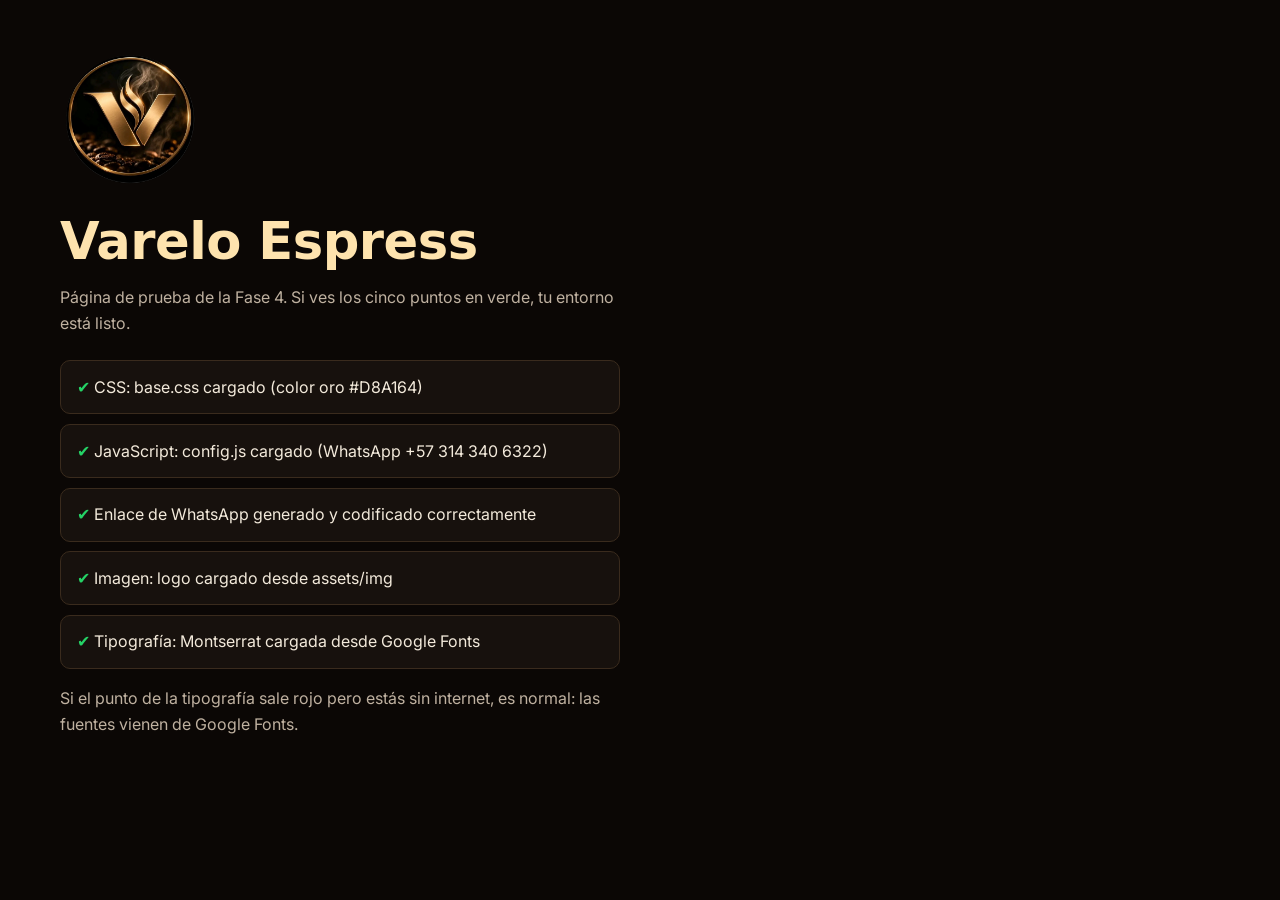
==== index.html @ 9e55a801 "Fase 4: Estructura base del proyecto" ====
<!DOCTYPE html>
<html lang="es">
<head>
  <meta charset="utf-8">
  <meta name="viewport" content="width=device-width, initial-scale=1">
  <title>Varelo Espress · Prueba del entorno</title>

  <!-- Google Fonts: Montserrat (títulos) + Inter (texto) -->
  <link rel="preconnect" href="https://fonts.googleapis.com">
  <link rel="preconnect" href="https://fonts.gstatic.com" crossorigin>
  <link href="https://fonts.googleapis.com/css2?family=Inter:wght@400;500;600;700&family=Montserrat:wght@600;700;800&display=swap" rel="stylesheet">

  <link rel="stylesheet" href="assets/css/base.css">
  <style>
    /* Estilos SOLO de esta página de prueba (se borra en la Fase 5) */
    main{padding:3rem 0}
    img.logo{width:140px;margin-bottom:1.5rem}
    ul{list-style:none;margin-top:1.5rem;display:grid;gap:.6rem;max-width:560px}
    li{padding:.8rem 1rem;border:1px solid var(--borde);border-radius:var(--radio-sm);background:var(--superficie)}
    li.ok::before{content:"✔ ";color:var(--whatsapp)}
    li.fallo{border-color:#ff7a62}
    li.fallo::before{content:"✖ ";color:#ff7a62}
    p.nota{color:var(--texto-suave);margin-top:1rem;max-width:56ch}
  </style>
</head>
<body>
  <main class="wrap">
    <img class="logo" src="assets/img/logo-varelo.webp" alt="Logo de Varelo Espress" width="140" height="144">
    <h1>Varelo Espress</h1>
    <p class="nota">Página de prueba de la Fase 4. Si ves los cinco puntos en verde, tu entorno está listo.</p>
    <ul id="chequeo" aria-live="polite"></ul>
    <p class="nota">Si el punto de la tipografía sale rojo pero estás sin internet, es normal: las fuentes vienen de Google Fonts.</p>
  </main>

  <!-- Orden importante: primero la configuración -->
  <script src="assets/js/config.js"></script>
  <script>
    (function () {
      var lista = document.getElementById('chequeo');
      function agregar(ok, texto) {
        var li = document.createElement('li');
        li.className = ok ? 'ok' : 'fallo';
        li.textContent = texto;            // textContent: nunca insertamos HTML
        lista.appendChild(li);
      }
      // 1. CSS cargado: leemos una variable definida en base.css
      var css = getComputedStyle(document.documentElement).getPropertyValue('--oro').trim();
      agregar(css === '#D8A164', 'CSS: base.css cargado (color oro ' + (css || 'no encontrado') + ')');
      // 2. config.js cargado
      var cfg = window.VARELO_CONFIG;
      agregar(!!cfg, cfg ? 'JavaScript: config.js cargado (WhatsApp ' + cfg.whatsapp.numeroVisible + ')' : 'JavaScript: config.js NO se cargó');
      // 3. Enlace de WhatsApp correcto
      if (cfg) {
        var url = 'https://wa.me/' + cfg.whatsapp.numero + '?text=' + encodeURIComponent('Hola, estoy probando el sitio de ' + cfg.empresa.nombre + ' & quiero información.');
        agregar(url.indexOf('wa.me/573143406322') > -1, 'Enlace de WhatsApp generado y codificado correctamente');
      }
      // 4. Logo y tipografía (esperan a que termine de cargar)
      window.addEventListener('load', function () {
        var logo = document.querySelector('img.logo');
        agregar(logo.complete && logo.naturalWidth > 0, 'Imagen: logo cargado desde assets/img');
        // load() devuelve las fuentes realmente cargadas; lista vacía = no se pudo descargar
        var carga = document.fonts ? document.fonts.load('700 1rem Montserrat') : Promise.resolve([]);
        carga.then(function (fuentes) {
          agregar(fuentes.length > 0, 'Tipografía: Montserrat cargada desde Google Fonts');
        }).catch(function () {
          agregar(false, 'Tipografía: Montserrat no se pudo cargar');
        });
      });
    })();
  </script>
</body>
</html>
---- assets/css/base.css ----
/* =====================================================================
   base.css — Variables de diseño (colores y tipografías), reset y texto.
   Para cambiar colores o fuentes del sitio completo, edita :root.
   ===================================================================== */
:root{
  /* Colores extraídos del logo (Fase 3, aprobados) */
  --negro:#0B0705;
  --superficie:#17110D;
  --superficie-2:#211912;
  --borde:#3A2B1D;
  --cafe:#543517;
  --oro-profundo:#9C6C3C;   /* solo decoración, NO texto */
  --oro:#D8A164;
  --oro-claro:#FED294;
  --crema:#FEE3AE;
  --texto:#F3EADB;
  --texto-suave:#BFB1A0;
  --whatsapp:#25D366;
  --gradiente-oro:linear-gradient(135deg,#B8844A 0%,#D8A164 45%,#FED294 100%);

  /* Tipografías: DM sans (títulos) + Inter (texto) */
  --fuente-titulo:'DM sans',system-ui,-apple-system,'Segoe UI',sans-serif;
  --fuente-texto:'Inter',system-ui,-apple-system,'Segoe UI',sans-serif;

  --radio:14px;
  --radio-sm:10px;
  --max:1160px;
}

*,*::before,*::after{box-sizing:border-box;margin:0;padding:0}
html{scroll-behavior:smooth}
body{
  background:var(--negro);color:var(--texto);
  font-family:var(--fuente-texto);font-size:1rem;line-height:1.65;
  -webkit-font-smoothing:antialiased;overflow-x:hidden;
}
img{max-width:100%;height:auto;display:block}
a{color:inherit;text-decoration:none}

/* DM sans es más ancha que una serifa: tamaños y espaciado ajustados */
h1,h2,h3{font-family:var(--fuente-titulo);font-weight:600;line-height:1;color:var(--crema);letter-spacing:-.01em}
h1{font-size:clamp(1.9rem,4.6vw,3.2rem)}
h2{font-size:clamp(1.5rem,3.2vw,2.3rem)}
h3{font-size:1.15rem}

:focus-visible{outline:3px solid var(--oro-claro);outline-offset:3px;border-radius:6px}
.wrap{width:min(100% - 2rem,var(--max));margin-inline:auto}

@media (prefers-reduced-motion:reduce){
  *{animation:none!important;transition:none!important;scroll-behavior:auto!important}
}
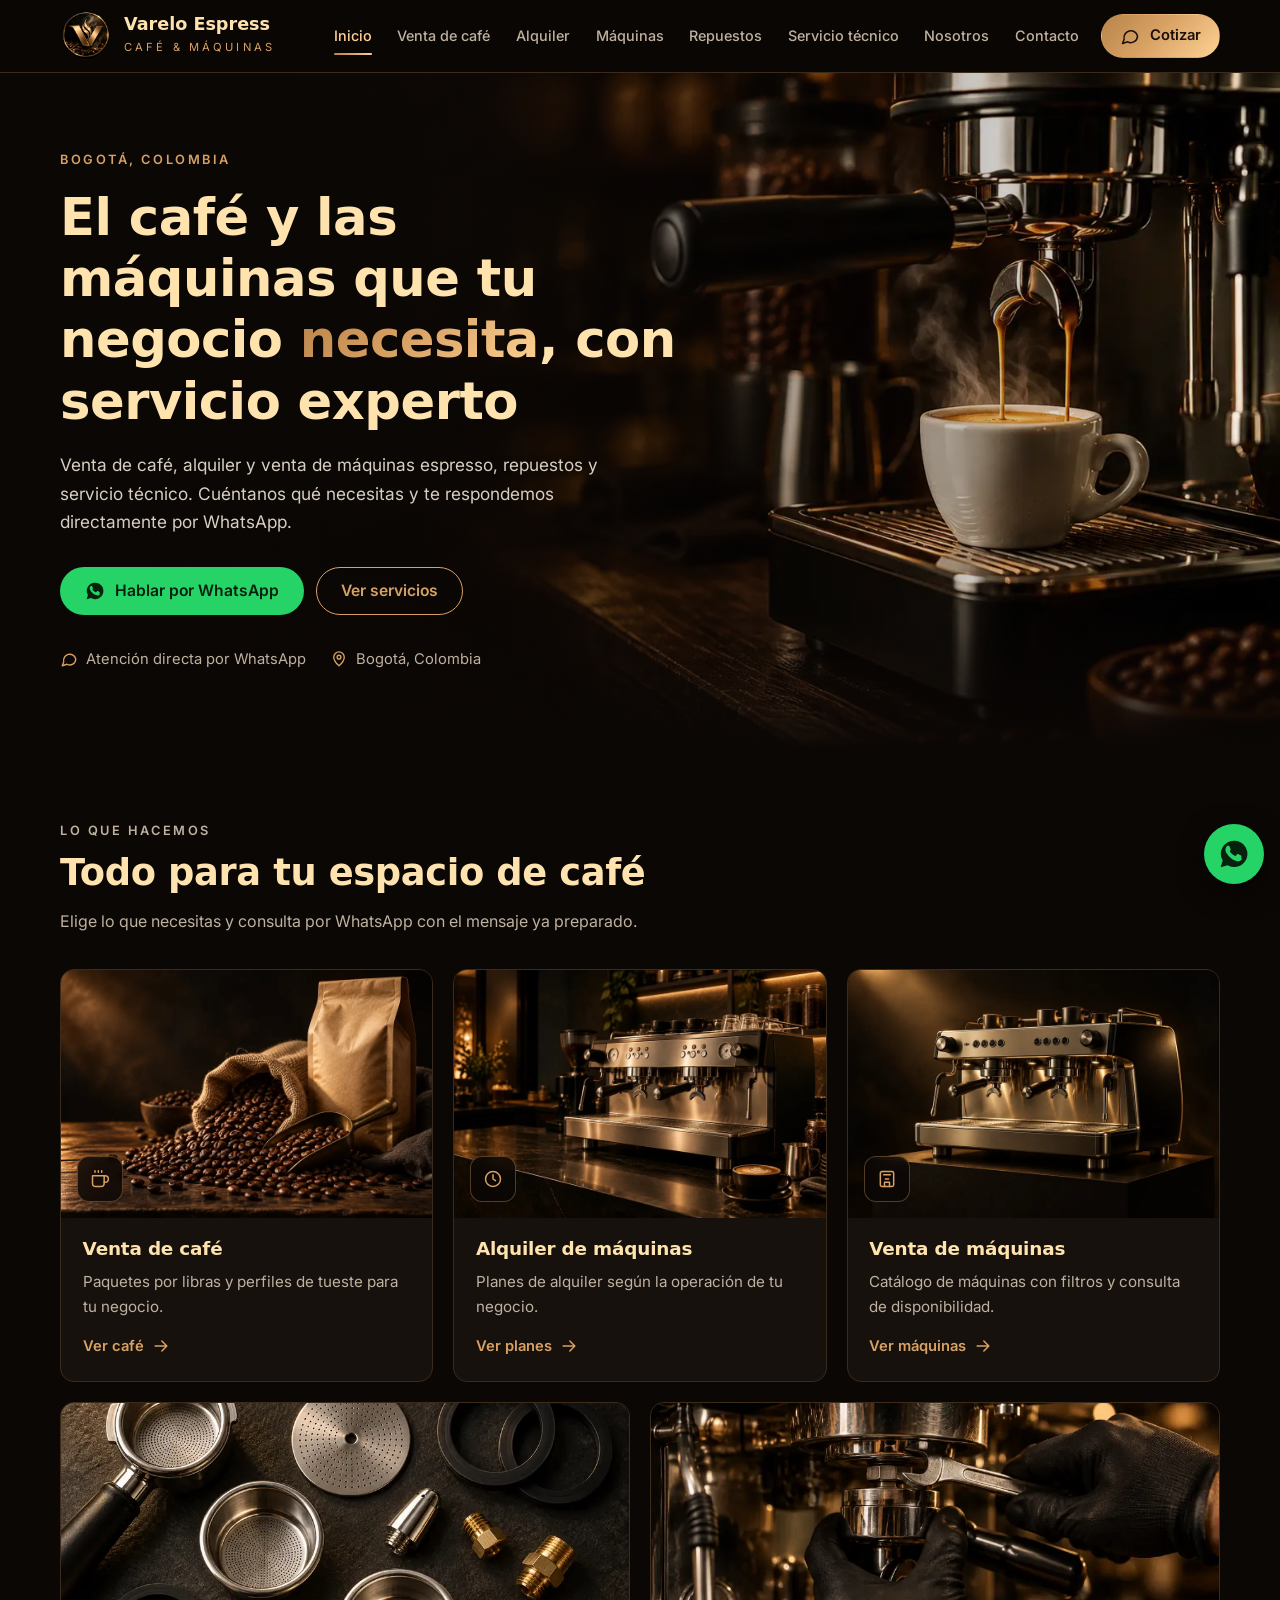
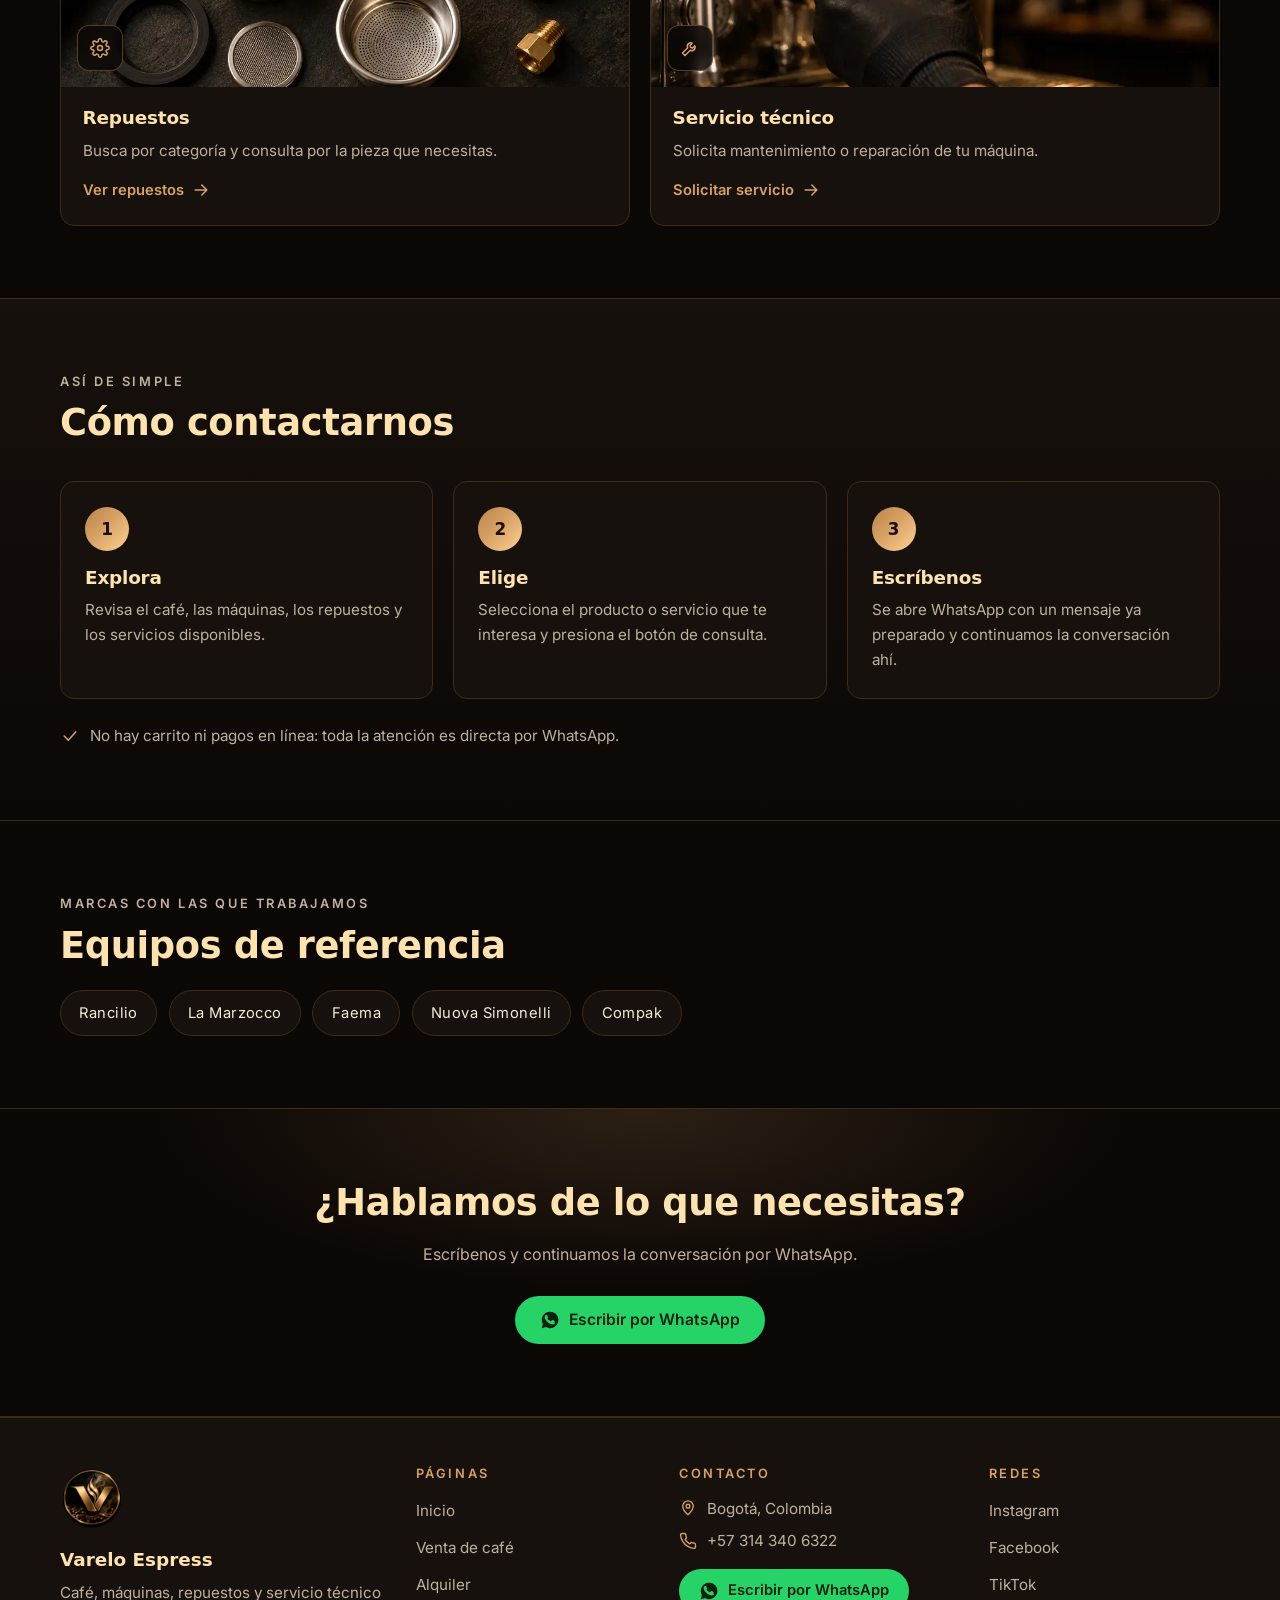
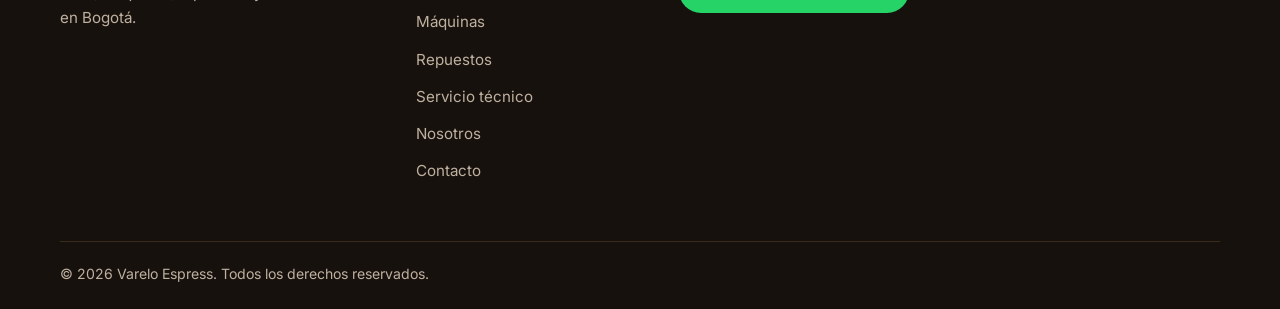
==== commit ef69e9e0: "Fase 5: Página de inicio" ====
--- a/index.html
+++ b/index.html
@@ -3,70 +3,238 @@
 <head>
   <meta charset="utf-8">
   <meta name="viewport" content="width=device-width, initial-scale=1">
-  <title>Varelo Espress · Prueba del entorno</title>
+
+  <!-- SEO: título y descripción ÚNICOS por página -->
+  <title>Varelo Espress | Café, máquinas espresso, repuestos y servicio técnico en Bogotá</title>
+  <meta name="description" content="Varelo Espress en Bogotá: venta de café, alquiler y venta de máquinas espresso, repuestos y servicio técnico. Cotiza directamente por WhatsApp.">
+  <meta name="theme-color" content="#0B0705">
+
+  <!-- Open Graph (vista previa al compartir el enlace) -->
+  <meta property="og:type" content="website">
+  <meta property="og:locale" content="es_CO">
+  <meta property="og:site_name" content="Varelo Espress">
+  <meta property="og:title" content="Varelo Espress | Café, máquinas espresso y servicio técnico">
+  <meta property="og:description" content="Venta de café, alquiler y venta de máquinas espresso, repuestos y servicio técnico en Bogotá.">
+  <!-- PENDIENTE (cuando exista el dominio): descomentar y poner la URL real.
+  <link rel="canonical" href="https://TU-DOMINIO/">
+  <meta property="og:url" content="https://TU-DOMINIO/">
+  <meta property="og:image" content="https://TU-DOMINIO/assets/img/logo-varelo.webp">
+  -->
+
+  <!-- Iconos de la pestaña -->
+  <link rel="icon" href="assets/icons/favicon.ico" sizes="any">
+  <link rel="icon" type="image/png" sizes="32x32" href="assets/icons/favicon-32.png">
+  <link rel="apple-touch-icon" href="assets/icons/apple-touch-icon.png">
 
   <!-- Google Fonts: Montserrat (títulos) + Inter (texto) -->
   <link rel="preconnect" href="https://fonts.googleapis.com">
   <link rel="preconnect" href="https://fonts.gstatic.com" crossorigin>
-  <link href="https://fonts.googleapis.com/css2?family=Inter:wght@400;500;600;700&family=Montserrat:wght@600;700;800&display=swap" rel="stylesheet">
-
+  <link href="https://fonts.googleapis.com/css2?family=Inter:wght@400;500;600&family=Montserrat:wght@600;700&display=swap" rel="stylesheet">
+
+  <!-- Estilos: el orden importa (base → componentes → página) -->
   <link rel="stylesheet" href="assets/css/base.css">
-  <style>
-    /* Estilos SOLO de esta página de prueba (se borra en la Fase 5) */
-    main{padding:3rem 0}
-    img.logo{width:140px;margin-bottom:1.5rem}
-    ul{list-style:none;margin-top:1.5rem;display:grid;gap:.6rem;max-width:560px}
-    li{padding:.8rem 1rem;border:1px solid var(--borde);border-radius:var(--radio-sm);background:var(--superficie)}
-    li.ok::before{content:"✔ ";color:var(--whatsapp)}
-    li.fallo{border-color:#ff7a62}
-    li.fallo::before{content:"✖ ";color:#ff7a62}
-    p.nota{color:var(--texto-suave);margin-top:1rem;max-width:56ch}
-  </style>
+  <link rel="stylesheet" href="assets/css/components.css">
+  <link rel="stylesheet" href="assets/css/pages.css">
+
+  <!-- Imagen principal: se pide cuanto antes (mejora la velocidad percibida) -->
+  <link rel="preload" as="image" href="assets/img/hero-inicio-1600.webp" imagesrcset="assets/img/hero-inicio-900.webp 900w, assets/img/hero-inicio-1600.webp 1600w" imagesizes="100vw">
+
+  <!-- Datos estructurados (Google). Los datos deben coincidir con config.js.
+       PENDIENTE: agregar "url", "sameAs" (redes) y "openingHours" cuando se confirmen. -->
+  <script type="application/ld+json">
+  {
+    "@context": "https://schema.org",
+    "@type": "LocalBusiness",
+    "name": "Varelo Espress",
+    "description": "Venta de café, alquiler y venta de máquinas espresso, repuestos y servicio técnico.",
+    "telephone": "+573143406322",
+    "address": { "@type": "PostalAddress", "addressLocality": "Bogotá", "addressCountry": "CO" }
+  }
+  </script>
 </head>
-<body>
-  <main class="wrap">
-    <img class="logo" src="assets/img/logo-varelo.webp" alt="Logo de Varelo Espress" width="140" height="144">
-    <h1>Varelo Espress</h1>
-    <p class="nota">Página de prueba de la Fase 4. Si ves los cinco puntos en verde, tu entorno está listo.</p>
-    <ul id="chequeo" aria-live="polite"></ul>
-    <p class="nota">Si el punto de la tipografía sale rojo pero estás sin internet, es normal: las fuentes vienen de Google Fonts.</p>
+
+<body data-page="inicio">
+
+  <!-- Header: lo inserta layout.js. El <noscript> es el respaldo si JavaScript está apagado -->
+  <div id="site-header">
+    <noscript>
+      <nav aria-label="Principal" style="padding:1rem;display:flex;flex-wrap:wrap;gap:1rem">
+        <a href="index.html">Inicio</a><a href="venta-de-cafe.html">Venta de café</a><a href="alquiler-de-maquinas.html">Alquiler</a><a href="venta-de-maquinas.html">Máquinas</a><a href="repuestos.html">Repuestos</a><a href="servicio-tecnico.html">Servicio técnico</a><a href="nosotros.html">Nosotros</a><a href="contacto.html">Contacto</a>
+      </nav>
+    </noscript>
+  </div>
+
+  <main id="contenido" tabindex="-1">
+
+    <!-- ============ HERO ============ -->
+    <section class="hero" aria-labelledby="titulo-hero">
+      <div class="hero__media">
+        <!-- Imagen generada con IA (EJEMPLO: reemplazar por foto propia). Sin lazy: es lo primero que se ve. -->
+        <img src="assets/img/hero-inicio-1600.webp"
+             srcset="assets/img/hero-inicio-900.webp 900w, assets/img/hero-inicio-1600.webp 1600w"
+             sizes="100vw" width="1600" height="1067" fetchpriority="high"
+             alt="Máquina de espresso sirviendo un café con crema dorada sobre una barra de madera oscura">
+      </div>
+      <div class="wrap">
+        <div class="hero__content">
+          <p class="eyebrow">Bogotá, Colombia</p>
+          <h1 id="titulo-hero">El café y las máquinas que tu negocio <em>necesita</em>, con servicio experto</h1>
+          <p class="hero__lead">Venta de café, alquiler y venta de máquinas espresso, repuestos y servicio técnico. Cuéntanos qué necesitas y te respondemos directamente por WhatsApp.</p>
+          <div class="hero__acciones">
+            <!-- data-wa-message="" → usa el mensaje de la página definido en config.js -->
+            <a class="btn btn--wa" data-wa-message=""><svg class="ico ico--wa" aria-hidden="true"><use href="#i-wa"/></svg>Hablar por WhatsApp</a>
+            <a class="btn btn--borde" href="#servicios">Ver servicios</a>
+          </div>
+          <ul class="hero__puntos">
+            <li><svg class="ico" aria-hidden="true"><use href="#i-chat"/></svg>Atención directa por WhatsApp</li>
+            <li><svg class="ico" aria-hidden="true"><use href="#i-pin"/></svg>Bogotá, Colombia</li>
+          </ul>
+        </div>
+      </div>
+    </section>
+
+    <!-- ============ SERVICIOS ============ -->
+    <section class="seccion" id="servicios" aria-labelledby="titulo-servicios">
+      <div class="wrap">
+        <div class="sec-head">
+          <p class="eyebrow">Lo que hacemos</p>
+          <h2 id="titulo-servicios">Todo para tu espacio de café</h2>
+          <p>Elige lo que necesitas y consulta por WhatsApp con el mensaje ya preparado.</p>
+        </div>
+
+        <!-- EJEMPLO: los 5 servicios provienen de los demos. Validar con el negocio. -->
+        <div class="servicios">
+          <article class="card" data-reveal>
+            <div class="card__media">
+              <img src="assets/img/card-venta-cafe.webp" width="900" height="600" loading="lazy" decoding="async"
+                   alt="Granos de café tostado saliendo de un costal sobre una mesa de madera">
+              <span class="card__icon"><svg class="ico" aria-hidden="true"><use href="#i-coffee"/></svg></span>
+            </div>
+            <div class="card__body">
+              <h3><a class="card__link" href="venta-de-cafe.html">Venta de café</a></h3>
+              <p>Paquetes por libras y perfiles de tueste para tu negocio.</p>
+              <span class="card__more" aria-hidden="true">Ver café <svg class="ico" aria-hidden="true"><use href="#i-arrow"/></svg></span>
+            </div>
+          </article>
+
+          <article class="card" data-reveal>
+            <div class="card__media">
+              <img src="assets/img/card-alquiler-maquinas.webp" width="900" height="600" loading="lazy" decoding="async"
+                   alt="Máquina de espresso de dos grupos sobre una barra de cafetería">
+              <span class="card__icon"><svg class="ico" aria-hidden="true"><use href="#i-clock"/></svg></span>
+            </div>
+            <div class="card__body">
+              <h3><a class="card__link" href="alquiler-de-maquinas.html">Alquiler de máquinas</a></h3>
+              <p>Planes de alquiler según la operación de tu negocio.</p>
+              <span class="card__more" aria-hidden="true">Ver planes <svg class="ico" aria-hidden="true"><use href="#i-arrow"/></svg></span>
+            </div>
+          </article>
+
+          <article class="card" data-reveal>
+            <div class="card__media">
+              <img src="assets/img/card-venta-maquinas.webp" width="900" height="600" loading="lazy" decoding="async"
+                   alt="Máquina de espresso profesional exhibida con iluminación dorada">
+              <span class="card__icon"><svg class="ico" aria-hidden="true"><use href="#i-machine"/></svg></span>
+            </div>
+            <div class="card__body">
+              <h3><a class="card__link" href="venta-de-maquinas.html">Venta de máquinas</a></h3>
+              <p>Catálogo de máquinas con filtros y consulta de disponibilidad.</p>
+              <span class="card__more" aria-hidden="true">Ver máquinas <svg class="ico" aria-hidden="true"><use href="#i-arrow"/></svg></span>
+            </div>
+          </article>
+
+          <article class="card" data-reveal>
+            <div class="card__media">
+              <img src="assets/img/card-repuestos.webp" width="900" height="600" loading="lazy" decoding="async"
+                   alt="Repuestos de máquina de espresso: filtros, empaques y piezas de latón">
+              <span class="card__icon"><svg class="ico" aria-hidden="true"><use href="#i-gear"/></svg></span>
+            </div>
+            <div class="card__body">
+              <h3><a class="card__link" href="repuestos.html">Repuestos</a></h3>
+              <p>Busca por categoría y consulta por la pieza que necesitas.</p>
+              <span class="card__more" aria-hidden="true">Ver repuestos <svg class="ico" aria-hidden="true"><use href="#i-arrow"/></svg></span>
+            </div>
+          </article>
+
+          <article class="card" data-reveal>
+            <div class="card__media">
+              <img src="assets/img/card-servicio-tecnico.webp" width="900" height="600" loading="lazy" decoding="async"
+                   alt="Técnico con guantes revisando el grupo de una máquina de espresso con una llave">
+              <span class="card__icon"><svg class="ico" aria-hidden="true"><use href="#i-wrench"/></svg></span>
+            </div>
+            <div class="card__body">
+              <h3><a class="card__link" href="servicio-tecnico.html">Servicio técnico</a></h3>
+              <p>Solicita mantenimiento o reparación de tu máquina.</p>
+              <span class="card__more" aria-hidden="true">Solicitar servicio <svg class="ico" aria-hidden="true"><use href="#i-arrow"/></svg></span>
+            </div>
+          </article>
+        </div>
+      </div>
+    </section>
+
+    <!-- ============ CÓMO FUNCIONA ============ -->
+    <section class="seccion banda" aria-labelledby="titulo-pasos">
+      <div class="wrap">
+        <div class="sec-head">
+          <p class="eyebrow">Así de simple</p>
+          <h2 id="titulo-pasos">Cómo contactarnos</h2>
+        </div>
+        <ol class="pasos">
+          <li class="paso" data-reveal>
+            <span class="paso__num" aria-hidden="true">1</span>
+            <h3>Explora</h3>
+            <p>Revisa el café, las máquinas, los repuestos y los servicios disponibles.</p>
+          </li>
+          <li class="paso" data-reveal>
+            <span class="paso__num" aria-hidden="true">2</span>
+            <h3>Elige</h3>
+            <p>Selecciona el producto o servicio que te interesa y presiona el botón de consulta.</p>
+          </li>
+          <li class="paso" data-reveal>
+            <span class="paso__num" aria-hidden="true">3</span>
+            <h3>Escríbenos</h3>
+            <p>Se abre WhatsApp con un mensaje ya preparado y continuamos la conversación ahí.</p>
+          </li>
+        </ol>
+        <p class="pasos-nota"><svg class="ico" aria-hidden="true"><use href="#i-check"/></svg>No hay carrito ni pagos en línea: toda la atención es directa por WhatsApp.</p>
+      </div>
+    </section>
+
+    <!-- ============ MARCAS ============ -->
+    <!-- EJEMPLO: marcas tomadas de los demos. Reemplazar por las reales (ver CONTENIDO-PENDIENTE.md).
+         Solo texto: no usamos logos de terceros para no insinuar distribución autorizada. -->
+    <section class="seccion" aria-labelledby="titulo-marcas">
+      <div class="wrap">
+        <div class="sec-head" style="margin-bottom:1.4rem">
+          <p class="eyebrow">Marcas con las que trabajamos</p>
+          <h2 id="titulo-marcas">Equipos de referencia</h2>
+        </div>
+        <ul class="marcas" data-reveal>
+          <li>Rancilio</li><li>La Marzocco</li><li>Faema</li><li>Nuova Simonelli</li><li>Compak</li>
+        </ul>
+      </div>
+    </section>
+
+    <!-- ============ LLAMADO FINAL ============ -->
+    <section class="seccion banda cta-final" aria-labelledby="titulo-cta">
+      <div class="wrap" data-reveal>
+        <h2 id="titulo-cta">¿Hablamos de lo que necesitas?</h2>
+        <p>Escríbenos y continuamos la conversación por WhatsApp.</p>
+        <a class="btn btn--wa" data-wa-message=""><svg class="ico ico--wa" aria-hidden="true"><use href="#i-wa"/></svg>Escribir por WhatsApp</a>
+      </div>
+    </section>
+
   </main>
 
-  <!-- Orden importante: primero la configuración -->
-  <script src="assets/js/config.js"></script>
-  <script>
-    (function () {
-      var lista = document.getElementById('chequeo');
-      function agregar(ok, texto) {
-        var li = document.createElement('li');
-        li.className = ok ? 'ok' : 'fallo';
-        li.textContent = texto;            // textContent: nunca insertamos HTML
-        lista.appendChild(li);
-      }
-      // 1. CSS cargado: leemos una variable definida en base.css
-      var css = getComputedStyle(document.documentElement).getPropertyValue('--oro').trim();
-      agregar(css === '#D8A164', 'CSS: base.css cargado (color oro ' + (css || 'no encontrado') + ')');
-      // 2. config.js cargado
-      var cfg = window.VARELO_CONFIG;
-      agregar(!!cfg, cfg ? 'JavaScript: config.js cargado (WhatsApp ' + cfg.whatsapp.numeroVisible + ')' : 'JavaScript: config.js NO se cargó');
-      // 3. Enlace de WhatsApp correcto
-      if (cfg) {
-        var url = 'https://wa.me/' + cfg.whatsapp.numero + '?text=' + encodeURIComponent('Hola, estoy probando el sitio de ' + cfg.empresa.nombre + ' & quiero información.');
-        agregar(url.indexOf('wa.me/573143406322') > -1, 'Enlace de WhatsApp generado y codificado correctamente');
-      }
-      // 4. Logo y tipografía (esperan a que termine de cargar)
-      window.addEventListener('load', function () {
-        var logo = document.querySelector('img.logo');
-        agregar(logo.complete && logo.naturalWidth > 0, 'Imagen: logo cargado desde assets/img');
-        // load() devuelve las fuentes realmente cargadas; lista vacía = no se pudo descargar
-        var carga = document.fonts ? document.fonts.load('700 1rem Montserrat') : Promise.resolve([]);
-        carga.then(function (fuentes) {
-          agregar(fuentes.length > 0, 'Tipografía: Montserrat cargada desde Google Fonts');
-        }).catch(function () {
-          agregar(false, 'Tipografía: Montserrat no se pudo cargar');
-        });
-      });
-    })();
-  </script>
+  <!-- Footer: lo inserta layout.js -->
+  <div id="site-footer"></div>
+
+  <!-- Scripts: el ORDEN importa. "defer" los ejecuta en orden cuando el HTML ya cargó. -->
+  <script src="assets/js/config.js" defer></script>
+  <script src="assets/icons/sprite.js" defer></script>
+  <script src="assets/js/whatsapp.js" defer></script>
+  <script src="assets/js/layout.js" defer></script>
+  <script src="assets/js/nav.js" defer></script>
+  <script src="assets/js/reveal.js" defer></script>
 </body>
 </html>
--- a/assets/css/base.css
+++ b/assets/css/base.css
@@ -9,7 +9,7 @@
   --superficie-2:#211912;
   --borde:#3A2B1D;
   --cafe:#543517;
-  --oro-profundo:#9C6C3C;   /* solo decoración, NO texto */
+  --oro-profundo:#9C6C3C;   /* solo decoración, NO para texto */
   --oro:#D8A164;
   --oro-claro:#FED294;
   --crema:#FEE3AE;
@@ -25,10 +25,11 @@
   --radio:14px;
   --radio-sm:10px;
   --max:1160px;
+  --alto-header:72px;
 }
 
 *,*::before,*::after{box-sizing:border-box;margin:0;padding:0}
-html{scroll-behavior:smooth}
+html{scroll-behavior:smooth;scroll-padding-top:calc(var(--alto-header) + 12px)}
 body{
   background:var(--negro);color:var(--texto);
   font-family:var(--fuente-texto);font-size:1rem;line-height:1.65;
@@ -36,16 +37,25 @@
 }
 img{max-width:100%;height:auto;display:block}
 a{color:inherit;text-decoration:none}
+ul,ol{list-style:none}
 
-/* DM sans es más ancha que una serifa: tamaños y espaciado ajustados */
-h1,h2,h3{font-family:var(--fuente-titulo);font-weight:600;line-height:1;color:var(--crema);letter-spacing:-.01em}
+/* Montserrat es más ancha que una serifa: tamaños y espaciado ajustados */
+h1,h2,h3{font-family:var(--fuente-titulo);font-weight:650;line-height:1.2;color:var(--crema);letter-spacing:-.01em}
 h1{font-size:clamp(1.9rem,4.6vw,3.2rem)}
 h2{font-size:clamp(1.5rem,3.2vw,2.3rem)}
 h3{font-size:1.15rem}
 
 :focus-visible{outline:3px solid var(--oro-claro);outline-offset:3px;border-radius:6px}
+main:focus{outline:none}
+
 .wrap{width:min(100% - 2rem,var(--max));margin-inline:auto}
 
+/* Etiqueta pequeña en mayúsculas encima de los títulos */
+.eyebrow{font-size:.8rem;letter-spacing:.2em;text-transform:uppercase;color:var(--oro);font-weight:600}
+
+/* Texto solo para lectores de pantalla */
+.sr-only{position:absolute;width:1px;height:1px;overflow:hidden;clip:rect(0 0 0 0);white-space:nowrap}
+
 @media (prefers-reduced-motion:reduce){
-  *{animation:none!important;transition:none!important;scroll-behavior:auto!important}
+  *,*::before,*::after{animation:none!important;transition:none!important;scroll-behavior:auto!important}
 }
--- a/assets/css/components.css
+++ b/assets/css/components.css
@@ -0,0 +1,108 @@
+/* =====================================================================
+   components.css — Piezas reutilizables en TODAS las páginas:
+   iconos, botones, header/menú, tarjetas, footer, botón flotante.
+   ===================================================================== */
+
+/* ---------- Iconos ---------- */
+.ico{width:20px;height:20px;fill:none;stroke:currentColor;stroke-width:1.8;stroke-linecap:round;stroke-linejoin:round;flex:none}
+.ico--wa{fill:currentColor;stroke:none}          /* el logo de WhatsApp es relleno */
+
+/* ---------- Enlace "saltar al contenido" ---------- */
+.skip-link{position:absolute;left:1rem;top:-120px;z-index:100;background:var(--oro);color:#1a1008;padding:.7rem 1.1rem;border-radius:8px;font-weight:600}
+.skip-link:focus{top:1rem}
+
+/* ---------- Botones ---------- */
+.btn{display:inline-flex;align-items:center;justify-content:center;gap:.6rem;min-height:48px;padding:.8rem 1.5rem;border-radius:999px;font:600 .98rem/1.2 var(--fuente-texto);border:1.5px solid transparent;cursor:pointer;text-align:center;transition:transform .2s,box-shadow .2s,background .2s,border-color .2s,color .2s}
+.btn--sm{min-height:44px;padding:.55rem 1.15rem;font-size:.92rem}
+.btn--oro{background:var(--gradiente-oro);color:#1a1008}
+.btn--oro:hover{transform:translateY(-2px);box-shadow:0 8px 24px rgba(216,161,100,.35)}
+.btn--borde{border-color:var(--oro);color:var(--oro);background:transparent}
+.btn--borde:hover{background:rgba(216,161,100,.12);color:var(--oro-claro);border-color:var(--oro-claro)}
+.btn--wa{background:var(--whatsapp);color:#07210f}
+.btn--wa:hover{transform:translateY(-2px);box-shadow:0 8px 24px rgba(37,211,102,.35)}
+.btn:active{transform:translateY(0)}
+.btn[disabled],.btn[aria-disabled="true"]{opacity:.45;cursor:not-allowed;transform:none;box-shadow:none}
+
+/* ---------- Header y menú ---------- */
+.header{position:sticky;top:0;z-index:50;background:rgba(11,7,5,.9);-webkit-backdrop-filter:blur(10px);backdrop-filter:blur(10px);border-bottom:1px solid var(--borde);transition:box-shadow .25s}
+.header--scrolled{box-shadow:0 8px 24px rgba(0,0,0,.5)}
+.header__inner{display:flex;align-items:center;justify-content:space-between;gap:1rem;min-height:var(--alto-header)}
+
+.brand{display:flex;align-items:center;gap:.75rem;min-width:0}
+.brand img{width:52px;height:auto;flex:none}
+.brand__text{display:block;min-width:0}
+.brand__name{display:block;font-family:var(--fuente-titulo);font-weight:700;font-size:1.1rem;line-height:1.1;color:var(--crema);white-space:nowrap}
+.brand__tag{display:block;margin-top:4px;font-size:.7rem;letter-spacing:.28em;text-transform:uppercase;color:var(--oro);white-space:nowrap}
+
+.nav__list{display:flex;align-items:center;gap:.1rem}
+.nav__link{display:block;position:relative;padding:.6rem .75rem;border-radius:8px;font-size:.9rem;font-weight:500;color:var(--texto-suave);transition:color .2s,background .2s}
+.nav__link:hover{color:var(--crema);background:rgba(216,161,100,.08)}
+.nav__link[aria-current="page"]{color:var(--oro-claro)}
+.nav__link[aria-current="page"]::after{content:"";position:absolute;left:.75rem;right:.75rem;bottom:2px;height:2px;border-radius:2px;background:var(--gradiente-oro)}
+.nav__cta{margin-left:.5rem}
+
+.burger{display:none;width:46px;height:46px;align-items:center;justify-content:center;background:none;border:1.5px solid var(--borde);border-radius:12px;color:var(--oro);cursor:pointer;transition:border-color .2s,background .2s}
+.burger:hover{border-color:var(--oro);background:rgba(216,161,100,.08)}
+.burger__cerrar{display:none}
+.burger.activo .burger__abrir{display:none}
+.burger.activo .burger__cerrar{display:block}
+
+/* Menú móvil: el mismo <nav>, pero como panel desplegable */
+@media (max-width:1079px){
+  .burger{display:inline-flex}
+  .nav{display:none;position:absolute;top:100%;left:0;right:0;background:var(--superficie);border-bottom:1px solid var(--borde);padding:.25rem 1rem 1.25rem;max-height:calc(100vh - var(--alto-header));overflow-y:auto;box-shadow:0 18px 30px rgba(0,0,0,.5)}
+  .nav.abierto{display:block}
+  .nav__list{flex-direction:column;align-items:stretch;gap:0}
+  .nav__link{padding:1rem .5rem;font-size:1rem;border-radius:0;border-bottom:1px solid var(--borde)}
+  .nav__link[aria-current="page"]::after{display:none}
+  .nav__link[aria-current="page"]{border-left:3px solid var(--oro);padding-left:.8rem}
+  .nav__cta{margin:1.1rem 0 0}
+  .nav__cta .btn{width:100%}
+}
+@media (max-width:420px){.brand__tag{display:none}}
+
+/* ---------- Encabezados de sección ---------- */
+.sec-head{max-width:640px;margin-bottom:2.2rem}
+.sec-head h2{margin:.6rem 0 .8rem}
+.sec-head p{color:var(--texto-suave)}
+
+/* ---------- Tarjeta ---------- */
+.card{position:relative;display:flex;flex-direction:column;background:var(--superficie);border:1px solid var(--borde);border-radius:var(--radio);overflow:hidden;transition:transform .25s,border-color .25s,background .25s,box-shadow .25s}
+.card:hover{transform:translateY(-4px);border-color:var(--oro-profundo);background:var(--superficie-2);box-shadow:0 14px 34px rgba(0,0,0,.45)}
+.card:focus-within{border-color:var(--oro)}
+.card__media{position:relative;aspect-ratio:3/2;overflow:hidden;background:var(--cafe)}
+.card__media img{width:100%;height:100%;object-fit:cover;transition:transform .5s}
+.card:hover .card__media img{transform:scale(1.05)}
+.card__icon{position:absolute;left:1rem;bottom:1rem;width:46px;height:46px;border-radius:12px;display:grid;place-items:center;background:rgba(11,7,5,.8);-webkit-backdrop-filter:blur(6px);backdrop-filter:blur(6px);color:var(--oro);border:1px solid rgba(216,161,100,.35)}
+.card__body{display:flex;flex-direction:column;gap:.55rem;padding:1.25rem 1.35rem 1.4rem;flex:1}
+.card__body p{color:var(--texto-suave);font-size:.95rem;flex:1}
+.card__more{display:inline-flex;align-items:center;gap:.45rem;margin-top:.4rem;color:var(--oro);font-weight:600;font-size:.92rem;transition:color .2s,gap .2s}
+.card:hover .card__more{color:var(--oro-claro);gap:.7rem}
+/* El enlace del título cubre toda la tarjeta (clic en cualquier parte, accesible) */
+.card__link::after{content:"";position:absolute;inset:0;z-index:1}
+.card__link:focus-visible{outline:none}
+.card:has(.card__link:focus-visible){outline:3px solid var(--oro-claro);outline-offset:3px}
+
+/* ---------- Footer ---------- */
+.footer{border-top:1px solid var(--borde);background:var(--superficie);padding-top:3rem;color:var(--texto-suave);font-size:.95rem}
+.footer__grid{display:grid;gap:2rem;grid-template-columns:1fr}
+.footer__marca img{width:64px;margin-bottom:.8rem}
+.footer__nombre{font-family:var(--fuente-titulo);font-weight:700;font-size:1.15rem;color:var(--crema);margin-bottom:.3rem}
+.footer__titulo{font-family:var(--fuente-texto);font-size:.8rem;letter-spacing:.2em;text-transform:uppercase;color:var(--oro);font-weight:600;margin-bottom:.9rem}
+.footer__lista{display:grid;gap:.45rem;margin-bottom:1rem}
+.footer__lista li{display:flex;align-items:center;gap:.6rem}
+.footer__lista .ico{color:var(--oro);width:18px;height:18px}
+.footer a:not(.btn):hover{color:var(--oro-claro)}
+.footer a:not(.btn){display:inline-block;padding:.15rem 0}
+.footer__legal{margin-top:2.5rem;padding:1.25rem 0 5.5rem;border-top:1px solid var(--borde);font-size:.88rem}
+@media (min-width:640px){.footer__grid{grid-template-columns:repeat(2,1fr)}}
+@media (min-width:1024px){.footer__grid{grid-template-columns:1.4fr 1fr 1.2fr 1fr}.footer__legal{padding-bottom:1.5rem}}
+
+/* ---------- Botón flotante de WhatsApp ---------- */
+.wa-flotante{position:fixed;right:max(1rem,env(safe-area-inset-right));bottom:max(1rem,env(safe-area-inset-bottom));z-index:60;width:60px;height:60px;border-radius:50%;display:grid;place-items:center;background:var(--whatsapp);color:#07210f;box-shadow:0 8px 26px rgba(0,0,0,.55);transition:transform .2s,box-shadow .2s}
+.wa-flotante:hover{transform:scale(1.08);box-shadow:0 10px 30px rgba(37,211,102,.45)}
+.wa-flotante .ico{width:32px;height:32px}
+
+/* ---------- Aparición al hacer scroll (la activa reveal.js) ---------- */
+.reveal{opacity:0;transform:translateY(18px);transition:opacity .6s ease var(--retraso,0ms),transform .6s ease var(--retraso,0ms)}
+.reveal--visible{opacity:1;transform:none}
--- a/assets/css/pages.css
+++ b/assets/css/pages.css
@@ -0,0 +1,69 @@
+/* =====================================================================
+   pages.css — Estilos propios de cada página.
+   Cada bloque lleva el nombre de la página a la que pertenece.
+   ===================================================================== */
+
+/* ===================== PÁGINA: INICIO ===================== */
+
+/* --- Hero: foto de fondo + degradado para que el texto se lea --- */
+.hero{position:relative;isolation:isolate;display:flex;align-items:center;min-height:clamp(520px,75vh,760px);overflow:hidden;background:var(--negro)}
+.hero__media{position:absolute;inset:0;z-index:-2}
+.hero__media img{width:100%;height:100%;object-fit:cover;object-position:72% center}
+.hero::after{content:"";position:absolute;inset:0;z-index:-1;background:
+  linear-gradient(90deg,var(--negro) 0%,rgba(11,7,5,.9) 30%,rgba(11,7,5,.35) 62%,rgba(11,7,5,0) 100%),
+  linear-gradient(0deg,var(--negro) 0%,rgba(11,7,5,0) 22%)}
+.hero__content{max-width:620px;padding:4rem 0}
+.hero h1{margin:1rem 0 1.2rem}
+.hero h1 em{font-style:normal;background:var(--gradiente-oro);-webkit-background-clip:text;background-clip:text;color:transparent}
+.hero__lead{color:var(--texto);opacity:.88;font-size:1.08rem;max-width:52ch}
+.hero__acciones{display:flex;flex-wrap:wrap;gap:.8rem;margin-top:1.9rem}
+.hero__puntos{display:flex;flex-wrap:wrap;gap:.6rem 1.5rem;margin-top:2rem;font-size:.92rem;color:var(--texto-suave)}
+.hero__puntos li{display:flex;align-items:center;gap:.5rem}
+.hero__puntos .ico{color:var(--oro);width:18px;height:18px}
+
+@media (max-width:767px){
+  .hero{min-height:0}
+  .hero::after{background:linear-gradient(180deg,rgba(11,7,5,.55) 0%,rgba(11,7,5,.82) 60%,var(--negro) 100%)}
+  .hero__media img{object-position:80% center}
+  .hero__content{padding:3.2rem 0 3rem}
+  .hero__acciones .btn{width:100%}
+}
+
+/* --- Secciones --- */
+.seccion{padding:4.5rem 0}
+@media (max-width:767px){.seccion{padding:3.2rem 0}}
+
+/* --- Servicios: 1 col (móvil) · 2 col (tablet) · 6 col (escritorio: 3 + 2) --- */
+.servicios{display:grid;gap:1.25rem;grid-template-columns:1fr}
+@media (min-width:640px){
+  .servicios{grid-template-columns:repeat(2,1fr)}
+  .servicios .card:last-child{grid-column:1/-1}
+  .servicios .card:last-child .card__media{aspect-ratio:2/1}
+}
+@media (min-width:1024px){
+  .servicios{grid-template-columns:repeat(6,1fr)}
+  .servicios .card{grid-column:span 2}
+  .servicios .card:nth-child(n+4){grid-column:span 3}
+  .servicios .card:nth-child(n+4) .card__media{aspect-ratio:2/1}
+}
+
+/* --- Cómo funciona (3 pasos) --- */
+.banda{background:linear-gradient(180deg,var(--superficie),var(--negro));border-block:1px solid var(--borde)}
+.pasos{display:grid;gap:1.25rem;grid-template-columns:1fr;counter-reset:paso}
+@media (min-width:768px){.pasos{grid-template-columns:repeat(3,1fr)}}
+.paso{position:relative;padding:1.6rem 1.5rem;border:1px solid var(--borde);border-radius:var(--radio);background:var(--superficie)}
+.paso__num{display:grid;place-items:center;width:44px;height:44px;border-radius:50%;margin-bottom:1rem;background:var(--gradiente-oro);color:#1a1008;font:700 1.05rem var(--fuente-titulo)}
+.paso h3{margin-bottom:.5rem}
+.paso p{color:var(--texto-suave);font-size:.95rem}
+.pasos-nota{margin-top:1.5rem;display:flex;align-items:center;gap:.6rem;color:var(--texto-suave);font-size:.95rem}
+.pasos-nota .ico{color:var(--oro)}
+
+/* --- Marcas (texto, sin logos de terceros) --- */
+.marcas{display:flex;flex-wrap:wrap;gap:.7rem}
+.marcas li{padding:.6rem 1.15rem;border:1px solid var(--borde);border-radius:999px;color:var(--texto);font-size:.92rem;letter-spacing:.03em;background:var(--superficie)}
+
+/* --- Llamado final --- */
+.cta-final{text-align:center;background:radial-gradient(700px 260px at 50% 0%,rgba(216,161,100,.16),transparent 70%)}
+.cta-final h2{margin-bottom:1rem}
+.cta-final p{color:var(--texto-suave);max-width:54ch;margin:0 auto 1.8rem}
+@media (max-width:767px){.cta-final .btn{width:100%}}
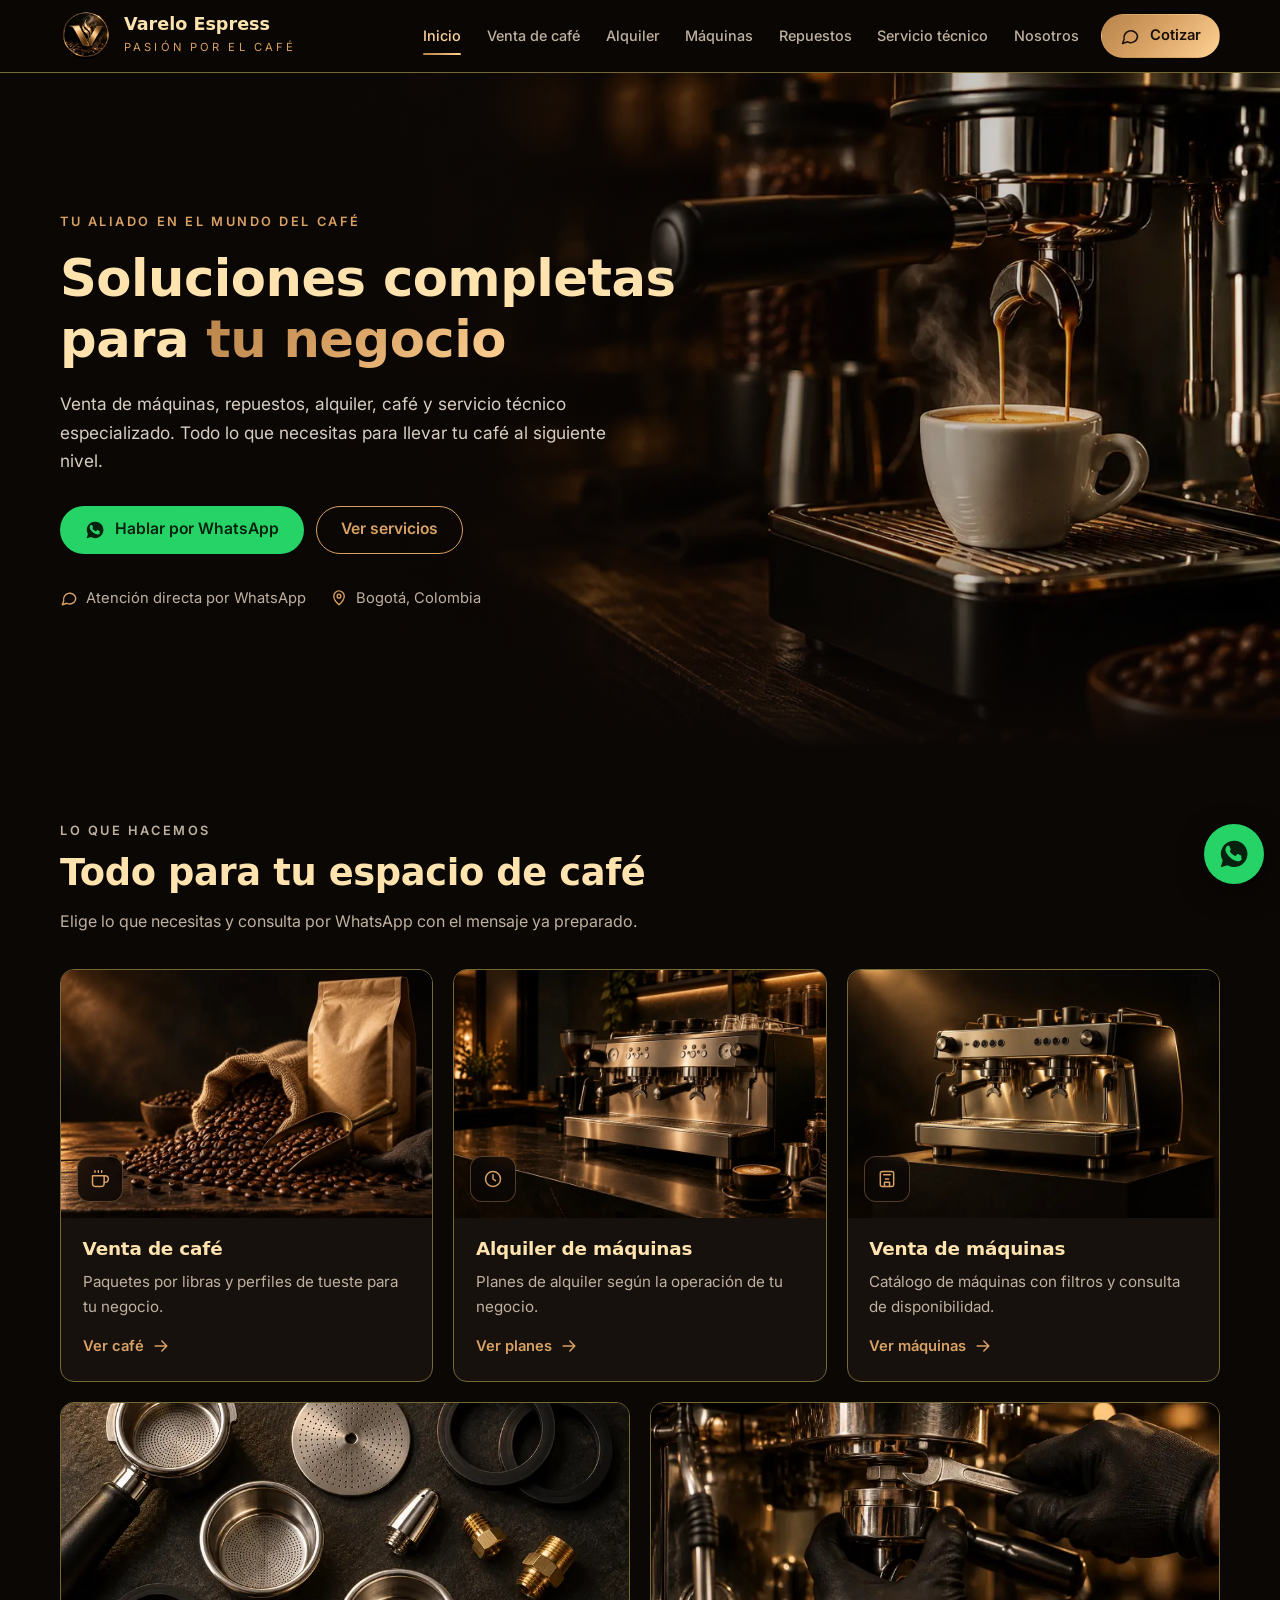
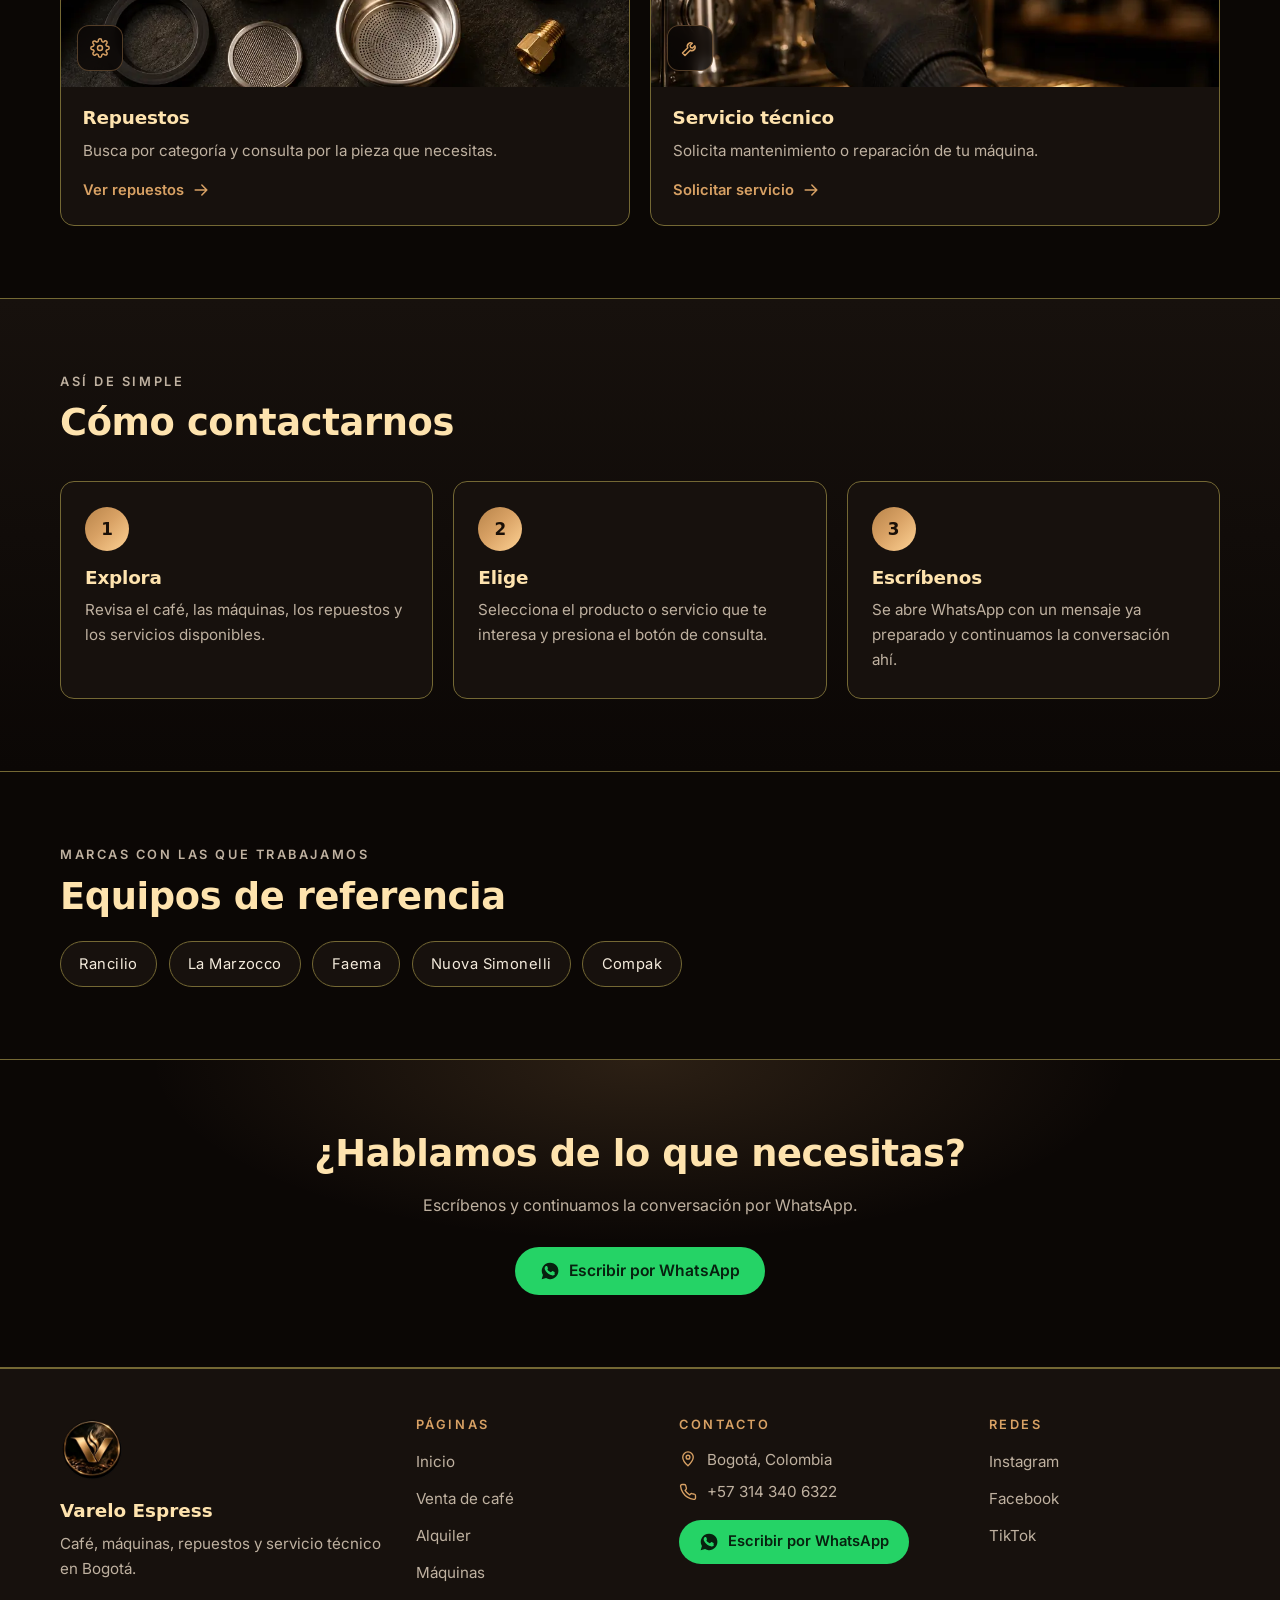
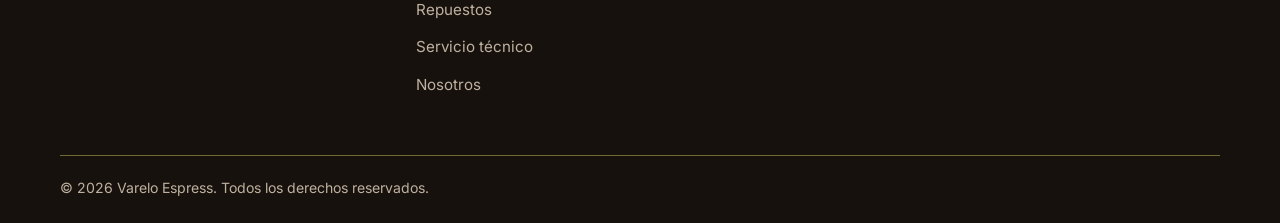
==== commit f7193aa1: "Fase 5: Página de inicio mas correcciones" ====
--- a/index.html
+++ b/index.html
@@ -77,9 +77,10 @@
       </div>
       <div class="wrap">
         <div class="hero__content">
-          <p class="eyebrow">Bogotá, Colombia</p>
-          <h1 id="titulo-hero">El café y las máquinas que tu negocio <em>necesita</em>, con servicio experto</h1>
-          <p class="hero__lead">Venta de café, alquiler y venta de máquinas espresso, repuestos y servicio técnico. Cuéntanos qué necesitas y te respondemos directamente por WhatsApp.</p>
+          <p class="eyebrow">Tu aliado en el mundo del café</p>
+          <h1 id="titulo-hero">Soluciones completas para <em>tu negocio</em></h1>
+          <p class="hero__lead">Venta de máquinas, repuestos, alquiler, café y servicio técnico especializado. Todo lo que necesitas para llevar tu café
+          al siguiente nivel.</p>
           <div class="hero__acciones">
             <!-- data-wa-message="" → usa el mensaje de la página definido en config.js -->
             <a class="btn btn--wa" data-wa-message=""><svg class="ico ico--wa" aria-hidden="true"><use href="#i-wa"/></svg>Hablar por WhatsApp</a>
@@ -196,7 +197,6 @@
             <p>Se abre WhatsApp con un mensaje ya preparado y continuamos la conversación ahí.</p>
           </li>
         </ol>
-        <p class="pasos-nota"><svg class="ico" aria-hidden="true"><use href="#i-check"/></svg>No hay carrito ni pagos en línea: toda la atención es directa por WhatsApp.</p>
       </div>
     </section>
 
--- a/assets/css/base.css
+++ b/assets/css/base.css
@@ -7,7 +7,7 @@
   --negro:#0B0705;
   --superficie:#17110D;
   --superficie-2:#211912;
-  --borde:#3A2B1D;
+  --borde:#746834;
   --cafe:#543517;
   --oro-profundo:#9C6C3C;   /* solo decoración, NO para texto */
   --oro:#D8A164;
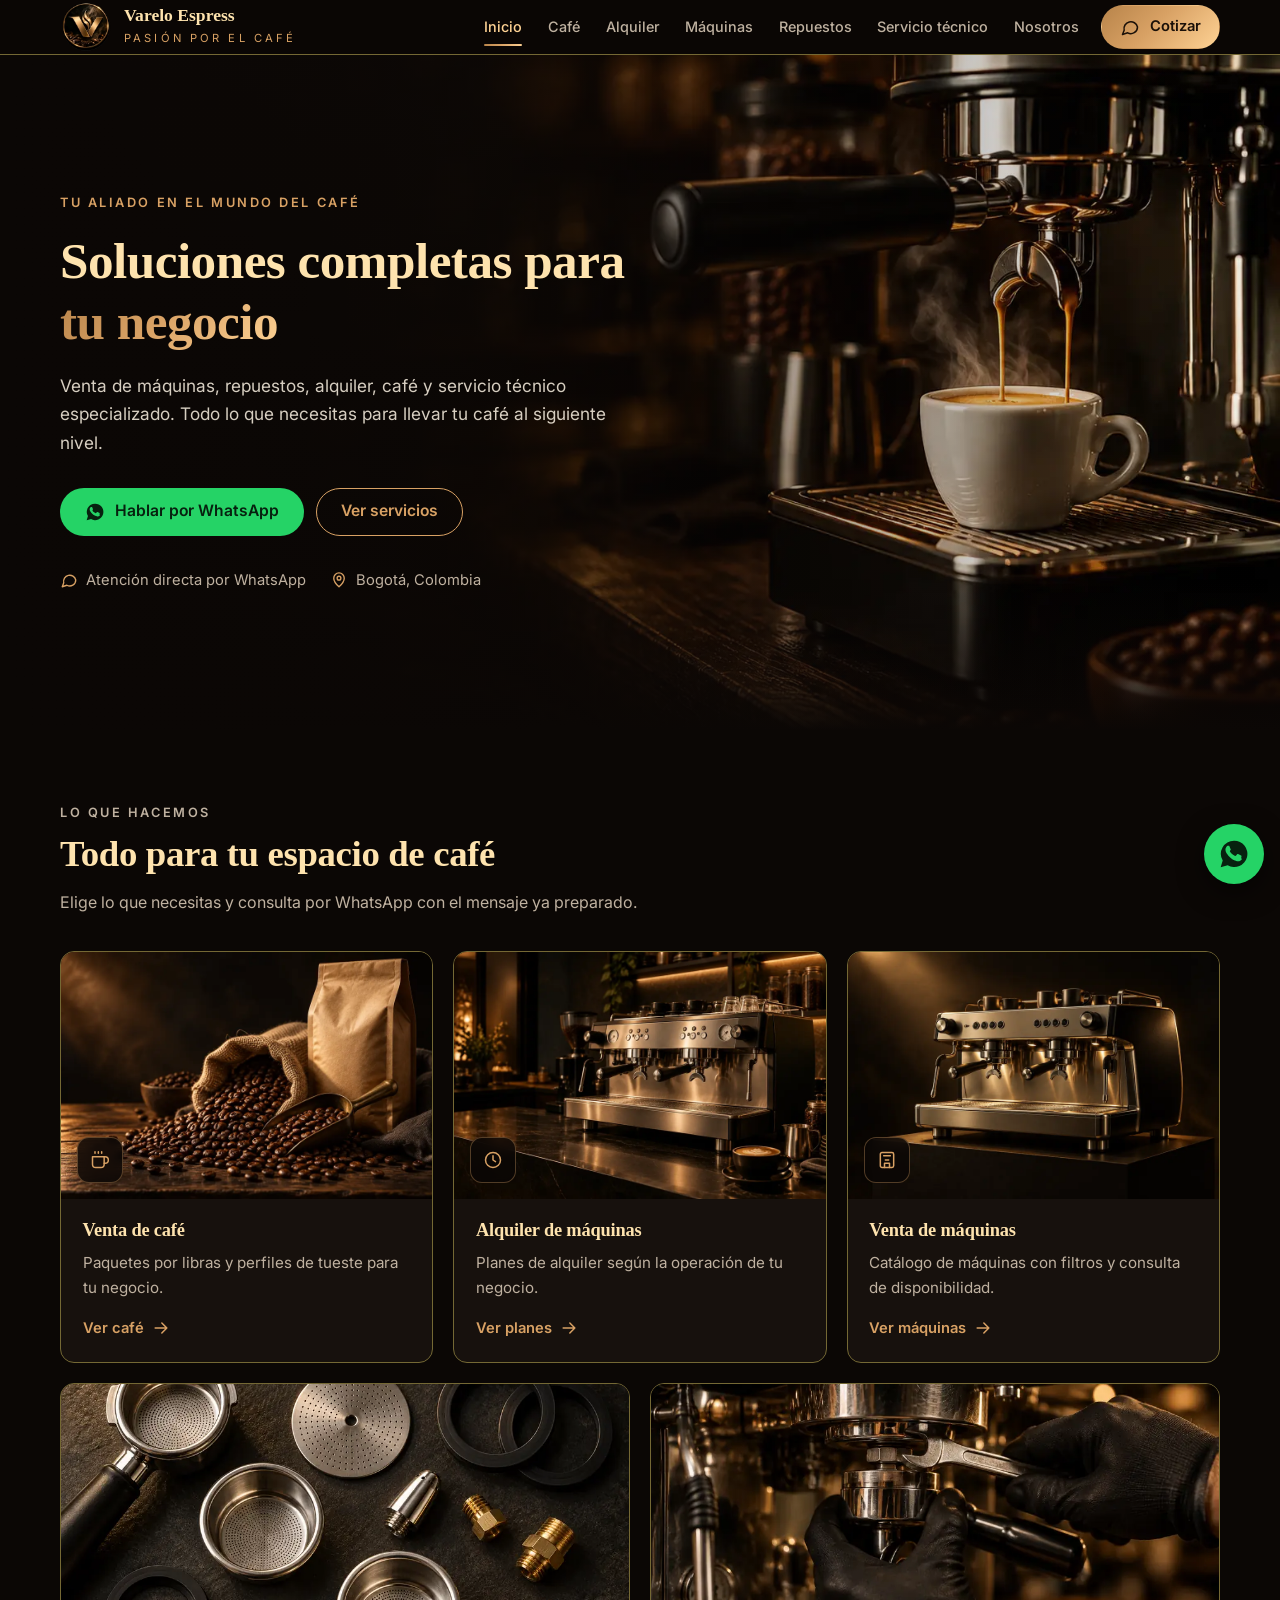
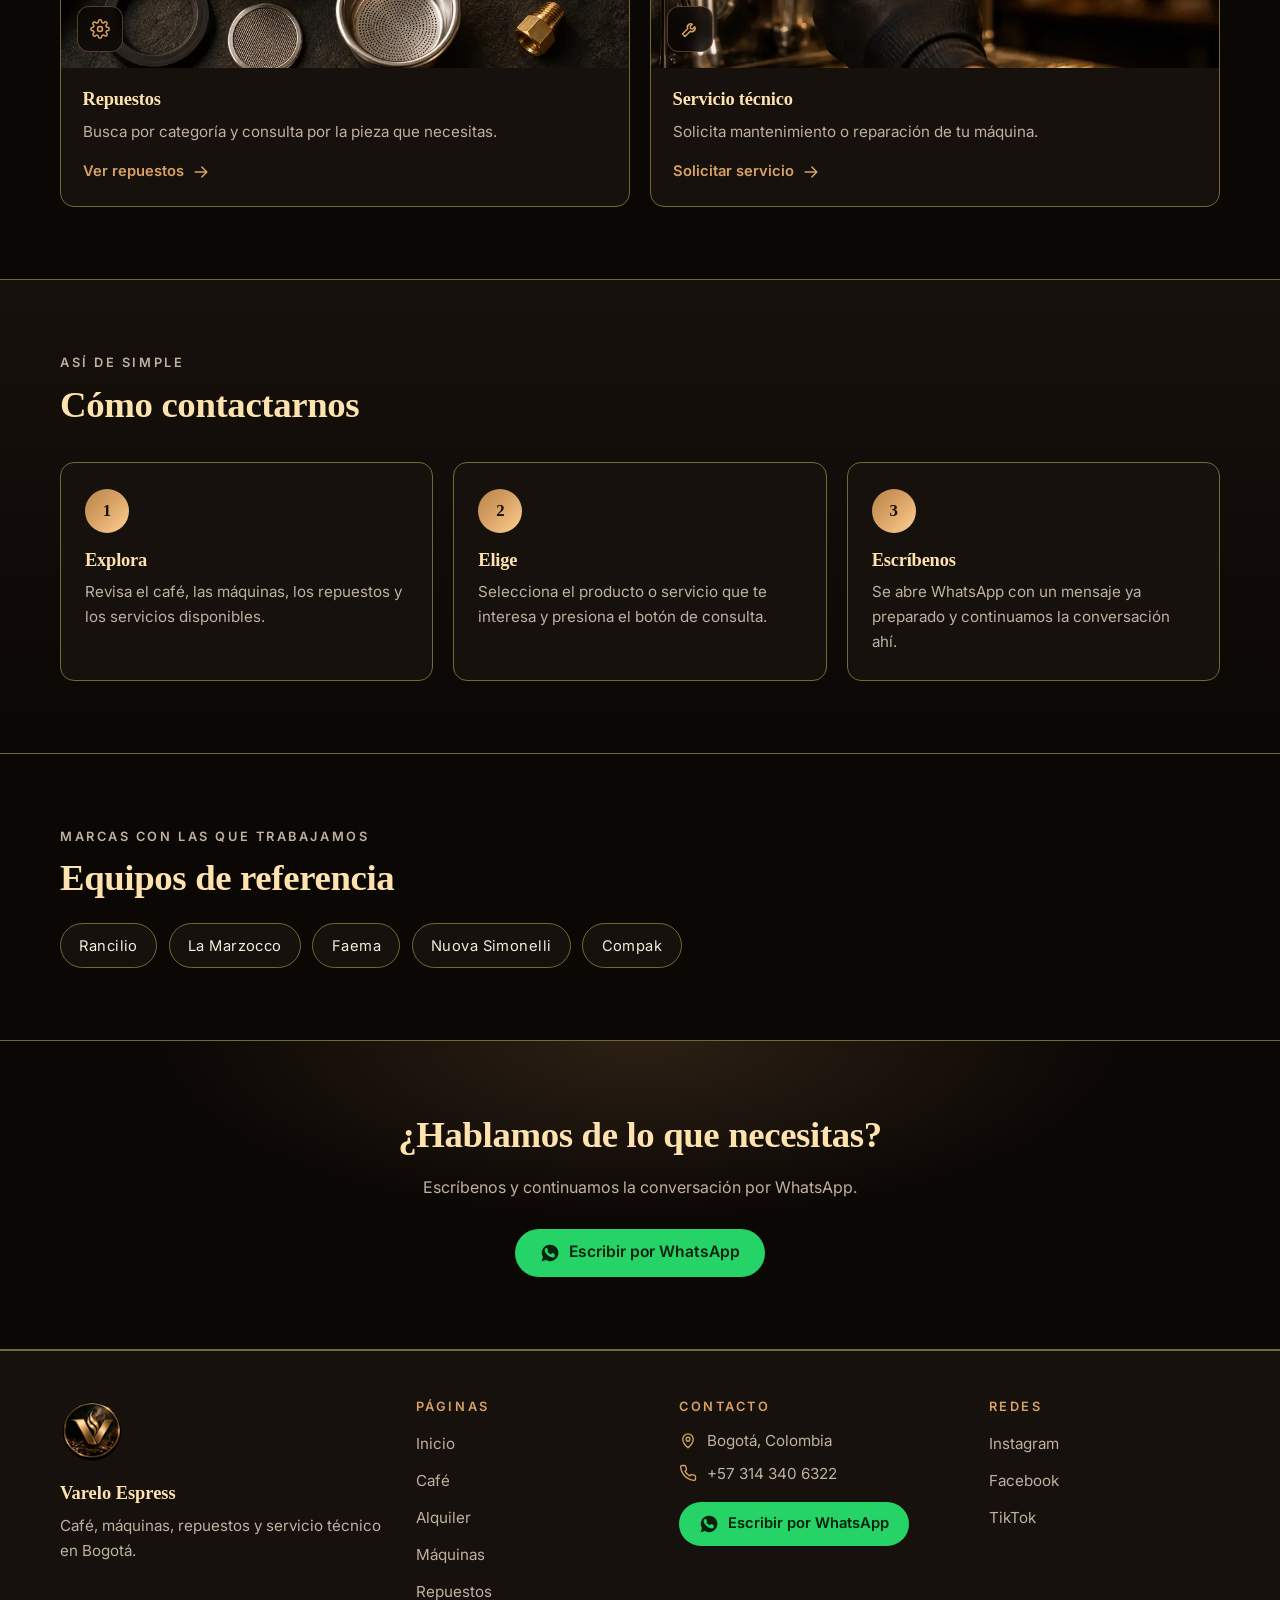
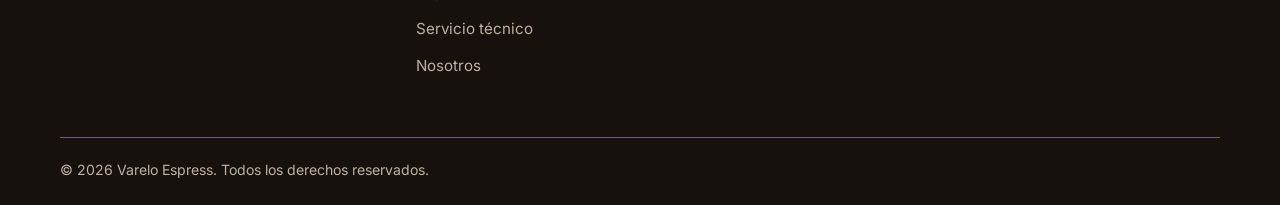
==== commit 53d4ce30: "Fase 5: Configuraciones de navs para visualizar lo que se quiere ver en las pestañas" ====
--- a/index.html
+++ b/index.html
@@ -59,7 +59,7 @@
   <div id="site-header">
     <noscript>
       <nav aria-label="Principal" style="padding:1rem;display:flex;flex-wrap:wrap;gap:1rem">
-        <a href="index.html">Inicio</a><a href="venta-de-cafe.html">Venta de café</a><a href="alquiler-de-maquinas.html">Alquiler</a><a href="venta-de-maquinas.html">Máquinas</a><a href="repuestos.html">Repuestos</a><a href="servicio-tecnico.html">Servicio técnico</a><a href="nosotros.html">Nosotros</a><a href="contacto.html">Contacto</a>
+        <a href="index.html">Inicio</a><a href="venta-de-cafe.html">Café</a><a href="alquiler-de-maquinas.html">Alquiler</a><a href="venta-de-maquinas.html">Máquinas</a><a href="repuestos.html">Repuestos</a><a href="servicio-tecnico.html">Servicio técnico</a><a href="nosotros.html">Nosotros</a>
       </nav>
     </noscript>
   </div>
--- a/assets/css/base.css
+++ b/assets/css/base.css
@@ -18,14 +18,14 @@
   --whatsapp:#25D366;
   --gradiente-oro:linear-gradient(135deg,#B8844A 0%,#D8A164 45%,#FED294 100%);
 
-  /* Tipografías: DM sans (títulos) + Inter (texto) */
-  --fuente-titulo:'DM sans',system-ui,-apple-system,'Segoe UI',sans-serif;
-  --fuente-texto:'Inter',system-ui,-apple-system,'Segoe UI',sans-serif;
+  /* Tipografías: Playfair Display (títulos) + Inter (texto) */
+  --fuente-titulo: 'Playfair Display', Georgia, serif;
+    --fuente-texto: 'Inter', system-ui, -apple-system, 'Segoe UI', sans-serif;
 
-  --radio:14px;
-  --radio-sm:10px;
-  --max:1160px;
-  --alto-header:72px;
+  --radio: 14px;
+  --radio-sm: 10px;
+  --sombra: 0 10px 30px rgba(0, 0, 0, .45);
+  --max: 1160px;
 }
 
 *,*::before,*::after{box-sizing:border-box;margin:0;padding:0}
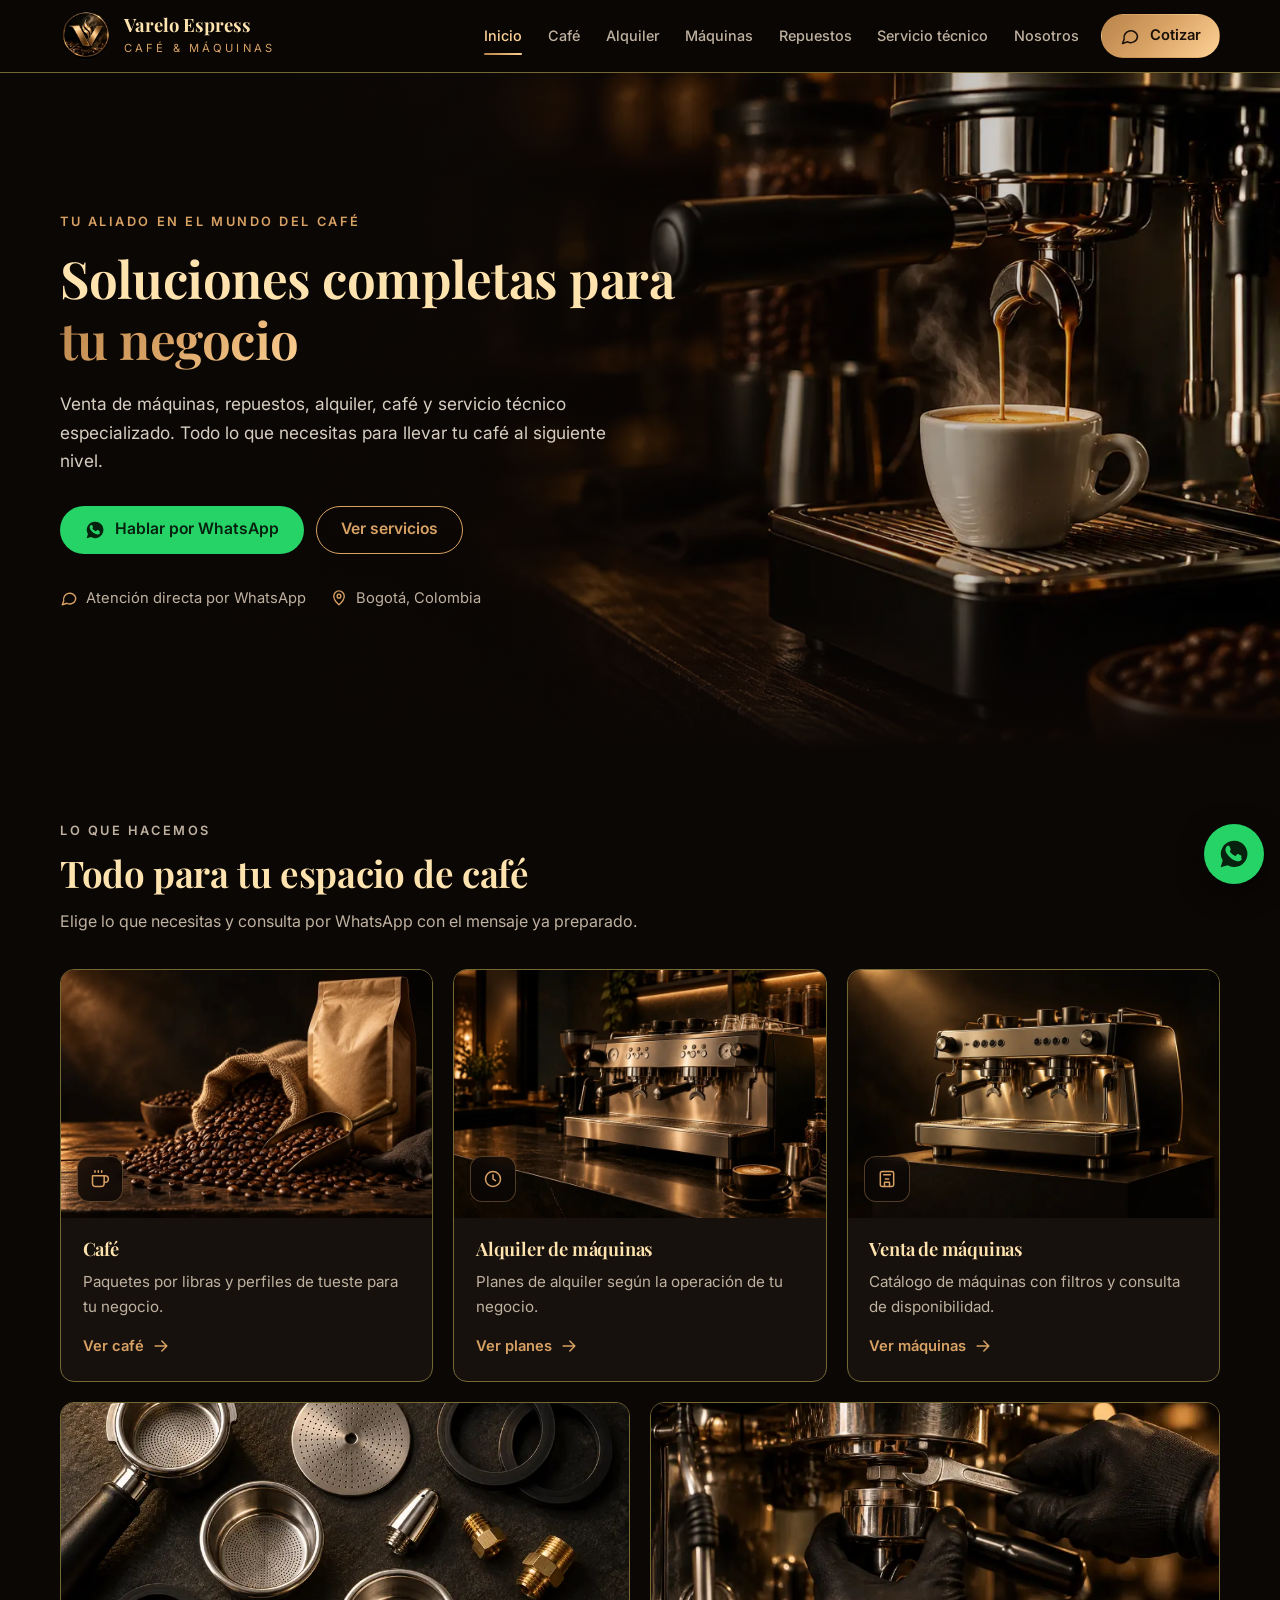
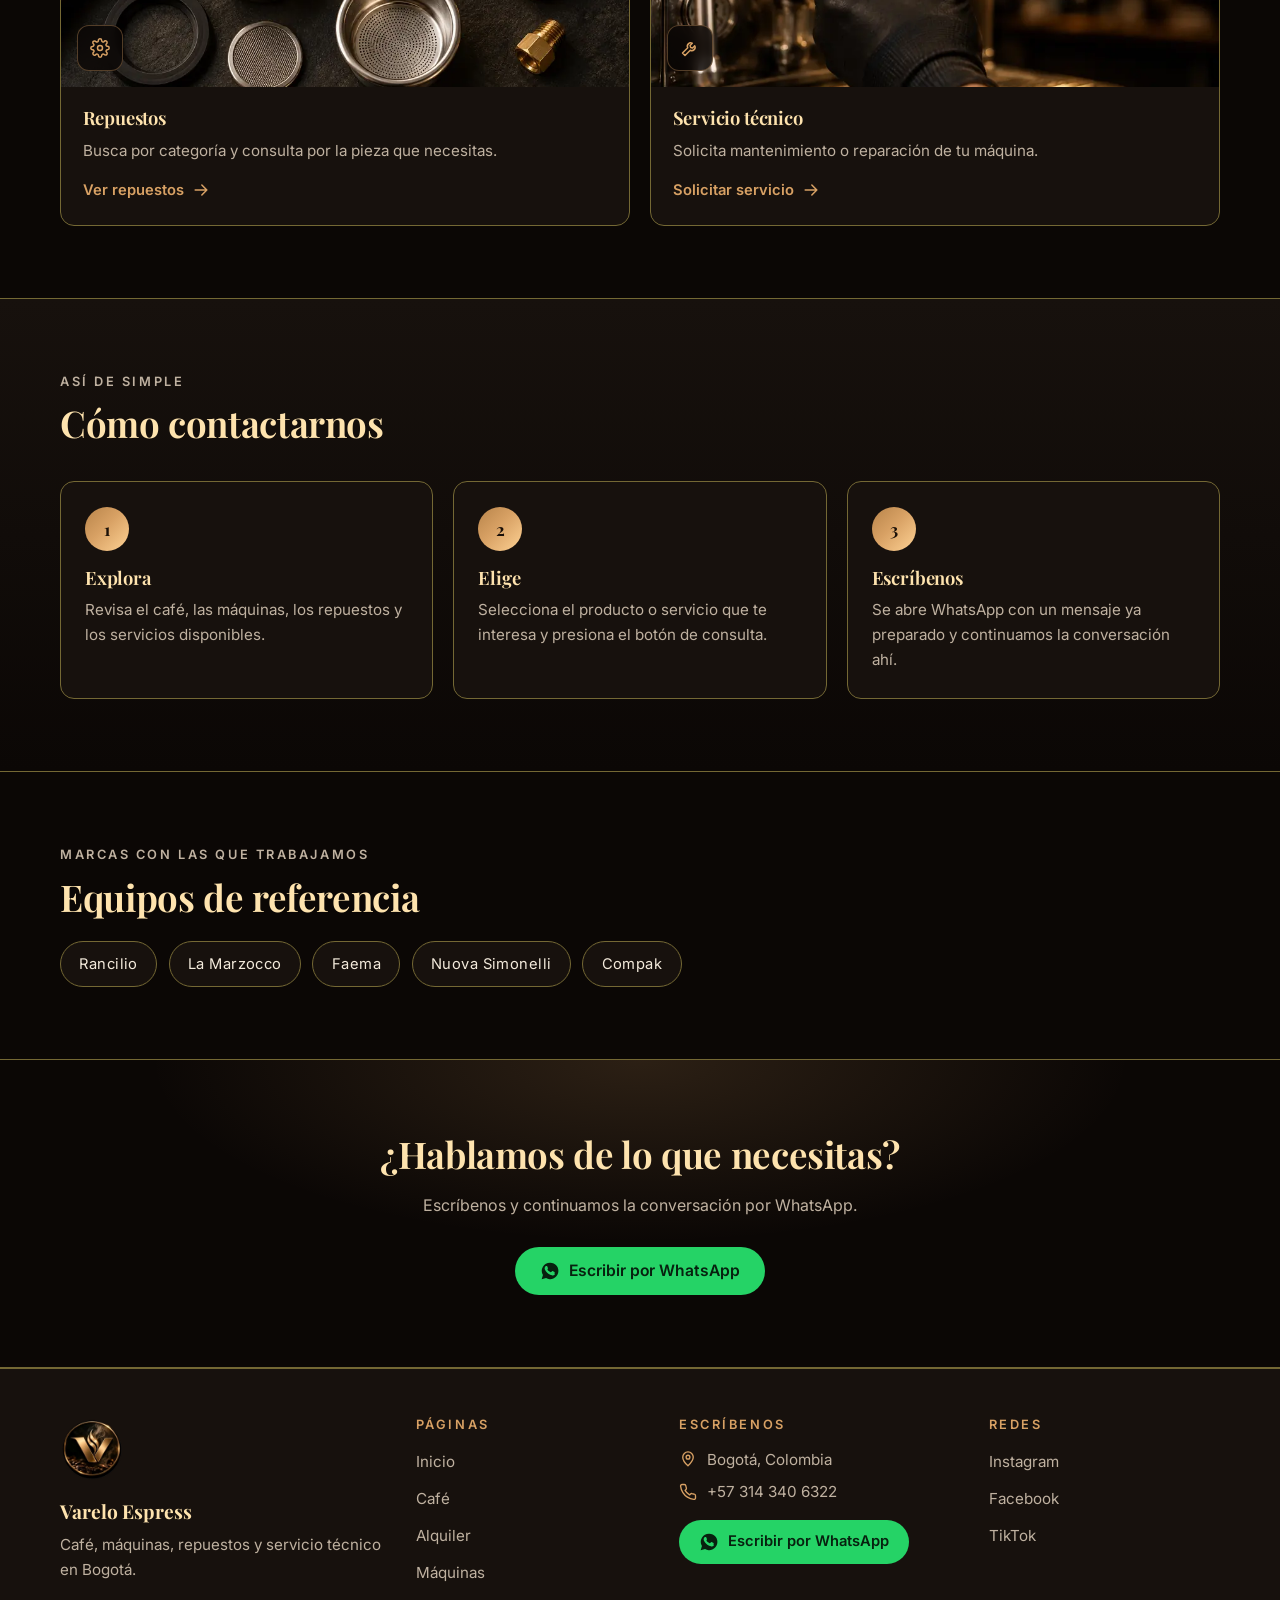
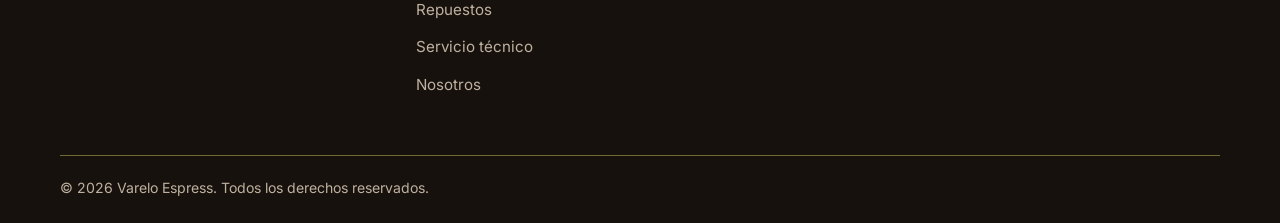
==== commit 59537be5: "Creación de la pagína del café" ====
--- a/index.html
+++ b/index.html
@@ -6,7 +6,7 @@
 
   <!-- SEO: título y descripción ÚNICOS por página -->
   <title>Varelo Espress | Café, máquinas espresso, repuestos y servicio técnico en Bogotá</title>
-  <meta name="description" content="Varelo Espress en Bogotá: venta de café, alquiler y venta de máquinas espresso, repuestos y servicio técnico. Cotiza directamente por WhatsApp.">
+  <meta name="description" content="Varelo Espress en Bogotá: café, alquiler y venta de máquinas espresso, repuestos y servicio técnico. Cotiza directamente por WhatsApp.">
   <meta name="theme-color" content="#0B0705">
 
   <!-- Open Graph (vista previa al compartir el enlace) -->
@@ -14,7 +14,7 @@
   <meta property="og:locale" content="es_CO">
   <meta property="og:site_name" content="Varelo Espress">
   <meta property="og:title" content="Varelo Espress | Café, máquinas espresso y servicio técnico">
-  <meta property="og:description" content="Venta de café, alquiler y venta de máquinas espresso, repuestos y servicio técnico en Bogotá.">
+  <meta property="og:description" content="Café, alquiler y venta de máquinas espresso, repuestos y servicio técnico en Bogotá.">
   <!-- PENDIENTE (cuando exista el dominio): descomentar y poner la URL real.
   <link rel="canonical" href="https://TU-DOMINIO/">
   <meta property="og:url" content="https://TU-DOMINIO/">
@@ -26,10 +26,10 @@
   <link rel="icon" type="image/png" sizes="32x32" href="assets/icons/favicon-32.png">
   <link rel="apple-touch-icon" href="assets/icons/apple-touch-icon.png">
 
-  <!-- Google Fonts: Montserrat (títulos) + Inter (texto) -->
+  <!-- Google Fonts: Playfair Display (títulos) + Inter (texto) -->
   <link rel="preconnect" href="https://fonts.googleapis.com">
   <link rel="preconnect" href="https://fonts.gstatic.com" crossorigin>
-  <link href="https://fonts.googleapis.com/css2?family=Inter:wght@400;500;600&family=Montserrat:wght@600;700&display=swap" rel="stylesheet">
+  <link href="https://fonts.googleapis.com/css2?family=Inter:wght@400;500;600&family=Playfair+Display:wght@600..700&display=swap" rel="stylesheet">
 
   <!-- Estilos: el orden importa (base → componentes → página) -->
   <link rel="stylesheet" href="assets/css/base.css">
@@ -46,7 +46,7 @@
     "@context": "https://schema.org",
     "@type": "LocalBusiness",
     "name": "Varelo Espress",
-    "description": "Venta de café, alquiler y venta de máquinas espresso, repuestos y servicio técnico.",
+    "description": "Café, alquiler y venta de máquinas espresso, repuestos y servicio técnico.",
     "telephone": "+573143406322",
     "address": { "@type": "PostalAddress", "addressLocality": "Bogotá", "addressCountry": "CO" }
   }
@@ -59,7 +59,7 @@
   <div id="site-header">
     <noscript>
       <nav aria-label="Principal" style="padding:1rem;display:flex;flex-wrap:wrap;gap:1rem">
-        <a href="index.html">Inicio</a><a href="venta-de-cafe.html">Café</a><a href="alquiler-de-maquinas.html">Alquiler</a><a href="venta-de-maquinas.html">Máquinas</a><a href="repuestos.html">Repuestos</a><a href="servicio-tecnico.html">Servicio técnico</a><a href="nosotros.html">Nosotros</a>
+        <a href="index.html">Inicio</a><a href="cafe.html">Café</a><a href="alquiler-de-maquinas.html">Alquiler</a><a href="venta-de-maquinas.html">Máquinas</a><a href="repuestos.html">Repuestos</a><a href="servicio-tecnico.html">Servicio técnico</a><a href="nosotros.html">Nosotros</a>
       </nav>
     </noscript>
   </div>
@@ -112,7 +112,7 @@
               <span class="card__icon"><svg class="ico" aria-hidden="true"><use href="#i-coffee"/></svg></span>
             </div>
             <div class="card__body">
-              <h3><a class="card__link" href="venta-de-cafe.html">Venta de café</a></h3>
+              <h3><a class="card__link" href="cafe.html">Café</a></h3>
               <p>Paquetes por libras y perfiles de tueste para tu negocio.</p>
               <span class="card__more" aria-hidden="true">Ver café <svg class="ico" aria-hidden="true"><use href="#i-arrow"/></svg></span>
             </div>
--- a/assets/css/base.css
+++ b/assets/css/base.css
@@ -26,6 +26,7 @@
   --radio-sm: 10px;
   --sombra: 0 10px 30px rgba(0, 0, 0, .45);
   --max: 1160px;
+  --alto-header: 72px;   /* alto del header: lo usan el menú móvil y el scroll a anclas */
 }
 
 *,*::before,*::after{box-sizing:border-box;margin:0;padding:0}
--- a/assets/css/components.css
+++ b/assets/css/components.css
@@ -1,6 +1,6 @@
 /* =====================================================================
    components.css — Piezas reutilizables en TODAS las páginas:
-   iconos, botones, header/menú, tarjetas, footer, botón flotante.
+   iconos, botones, header/menú, tarjetas, formularios, footer, botón flotante.
    ===================================================================== */
 
 /* ---------- Iconos ---------- */
@@ -14,6 +14,7 @@
 /* ---------- Botones ---------- */
 .btn{display:inline-flex;align-items:center;justify-content:center;gap:.6rem;min-height:48px;padding:.8rem 1.5rem;border-radius:999px;font:600 .98rem/1.2 var(--fuente-texto);border:1.5px solid transparent;cursor:pointer;text-align:center;transition:transform .2s,box-shadow .2s,background .2s,border-color .2s,color .2s}
 .btn--sm{min-height:44px;padding:.55rem 1.15rem;font-size:.92rem}
+.btn--block{width:100%}
 .btn--oro{background:var(--gradiente-oro);color:#1a1008}
 .btn--oro:hover{transform:translateY(-2px);box-shadow:0 8px 24px rgba(216,161,100,.35)}
 .btn--borde{border-color:var(--oro);color:var(--oro);background:transparent}
@@ -31,7 +32,7 @@
 .brand{display:flex;align-items:center;gap:.75rem;min-width:0}
 .brand img{width:52px;height:auto;flex:none}
 .brand__text{display:block;min-width:0}
-.brand__name{display:block;font-family:var(--fuente-titulo);font-weight:700;font-size:1.1rem;line-height:1.1;color:var(--crema);white-space:nowrap}
+.brand__name{display:block;font-family:var(--fuente-titulo);font-weight:700;font-size:1.15rem;line-height:1.1;color:var(--crema);white-space:nowrap}
 .brand__tag{display:block;margin-top:4px;font-size:.7rem;letter-spacing:.28em;text-transform:uppercase;color:var(--oro);white-space:nowrap}
 
 .nav__list{display:flex;align-items:center;gap:.1rem}
@@ -83,11 +84,31 @@
 .card__link:focus-visible{outline:none}
 .card:has(.card__link:focus-visible){outline:3px solid var(--oro-claro);outline-offset:3px}
 
+/* ---------- Etiquetas y listas con check (catálogos) ---------- */
+.chips{display:flex;flex-wrap:wrap;gap:.45rem}
+.chip{display:inline-block;padding:.28rem .75rem;border:1px solid var(--borde);border-radius:999px;font-size:.8rem;color:var(--oro-claro);background:rgba(216,161,100,.08)}
+.badge{display:inline-block;padding:.3rem .8rem;border-radius:999px;font-size:.75rem;font-weight:600;letter-spacing:.06em;text-transform:uppercase;background:var(--gradiente-oro);color:#1a1008}
+.check-list{display:grid;gap:.5rem;margin:.2rem 0 .6rem}
+.check-list li{display:flex;align-items:flex-start;gap:.6rem;font-size:.93rem;color:var(--texto)}
+.check-list .ico{color:var(--oro);width:18px;height:18px;margin-top:.2rem}
+
+/* ---------- Formularios (envían a WhatsApp, sin backend) ---------- */
+.campo{display:flex;flex-direction:column;gap:.45rem;margin-bottom:1.15rem}
+.campo label{font-size:.92rem;font-weight:500;color:var(--crema)}
+.campo input,.campo select,.campo textarea{width:100%;min-height:48px;padding:.75rem 1rem;background:var(--negro);color:var(--texto);border:1.5px solid var(--borde);border-radius:var(--radio-sm);font:inherit;font-size:1rem;transition:border-color .2s,box-shadow .2s}
+.campo select{appearance:none;-webkit-appearance:none;padding-right:2.6rem;background-image:url("data:image/svg+xml,%3Csvg xmlns='http://www.w3.org/2000/svg' viewBox='0 0 24 24' fill='none' stroke='%23D8A164' stroke-width='2' stroke-linecap='round' stroke-linejoin='round'%3E%3Cpath d='m6 9 6 6 6-6'/%3E%3C/svg%3E");background-repeat:no-repeat;background-position:right .9rem center;background-size:20px}
+.campo input:hover,.campo select:hover{border-color:var(--oro-profundo)}
+.campo input:focus,.campo select:focus{outline:none;border-color:var(--oro);box-shadow:0 0 0 3px rgba(216,161,100,.28)}
+.campo input.invalido,.campo select.invalido{border-color:#ff7a62}
+.campo__ayuda{font-size:.85rem;color:var(--texto-suave)}
+.campo__error{min-height:1.2em;font-size:.86rem;color:#ff9d8a}
+.form__estado{min-height:1.4em;margin-top:.8rem;font-size:.9rem;color:var(--texto-suave);text-align:center}
+
 /* ---------- Footer ---------- */
 .footer{border-top:1px solid var(--borde);background:var(--superficie);padding-top:3rem;color:var(--texto-suave);font-size:.95rem}
 .footer__grid{display:grid;gap:2rem;grid-template-columns:1fr}
 .footer__marca img{width:64px;margin-bottom:.8rem}
-.footer__nombre{font-family:var(--fuente-titulo);font-weight:700;font-size:1.15rem;color:var(--crema);margin-bottom:.3rem}
+.footer__nombre{font-family:var(--fuente-titulo);font-weight:700;font-size:1.2rem;color:var(--crema);margin-bottom:.3rem}
 .footer__titulo{font-family:var(--fuente-texto);font-size:.8rem;letter-spacing:.2em;text-transform:uppercase;color:var(--oro);font-weight:600;margin-bottom:.9rem}
 .footer__lista{display:grid;gap:.45rem;margin-bottom:1rem}
 .footer__lista li{display:flex;align-items:center;gap:.6rem}
--- a/assets/css/pages.css
+++ b/assets/css/pages.css
@@ -3,10 +3,11 @@
    Cada bloque lleva el nombre de la página a la que pertenece.
    ===================================================================== */
 
-/* ===================== PÁGINA: INICIO ===================== */
+/* ===================== COMÚN A VARIAS PÁGINAS ===================== */
 
 /* --- Hero: foto de fondo + degradado para que el texto se lea --- */
 .hero{position:relative;isolation:isolate;display:flex;align-items:center;min-height:clamp(520px,75vh,760px);overflow:hidden;background:var(--negro)}
+.hero--interna{min-height:clamp(420px,58vh,560px)}   /* versión más baja para páginas internas */
 .hero__media{position:absolute;inset:0;z-index:-2}
 .hero__media img{width:100%;height:100%;object-fit:cover;object-position:72% center}
 .hero::after{content:"";position:absolute;inset:0;z-index:-1;background:
@@ -22,7 +23,7 @@
 .hero__puntos .ico{color:var(--oro);width:18px;height:18px}
 
 @media (max-width:767px){
-  .hero{min-height:0}
+  .hero,.hero--interna{min-height:0}
   .hero::after{background:linear-gradient(180deg,rgba(11,7,5,.55) 0%,rgba(11,7,5,.82) 60%,var(--negro) 100%)}
   .hero__media img{object-position:80% center}
   .hero__content{padding:3.2rem 0 3rem}
@@ -32,6 +33,15 @@
 /* --- Secciones --- */
 .seccion{padding:4.5rem 0}
 @media (max-width:767px){.seccion{padding:3.2rem 0}}
+.banda{background:linear-gradient(180deg,var(--superficie),var(--negro));border-block:1px solid var(--borde)}
+
+/* --- Llamado final --- */
+.cta-final{text-align:center;background:radial-gradient(700px 260px at 50% 0%,rgba(216,161,100,.16),transparent 70%)}
+.cta-final h2{margin-bottom:1rem}
+.cta-final p{color:var(--texto-suave);max-width:54ch;margin:0 auto 1.8rem}
+@media (max-width:767px){.cta-final .btn{width:100%}}
+
+/* ===================== PÁGINA: INICIO ===================== */
 
 /* --- Servicios: 1 col (móvil) · 2 col (tablet) · 6 col (escritorio: 3 + 2) --- */
 .servicios{display:grid;gap:1.25rem;grid-template-columns:1fr}
@@ -48,22 +58,69 @@
 }
 
 /* --- Cómo funciona (3 pasos) --- */
-.banda{background:linear-gradient(180deg,var(--superficie),var(--negro));border-block:1px solid var(--borde)}
-.pasos{display:grid;gap:1.25rem;grid-template-columns:1fr;counter-reset:paso}
+.pasos{display:grid;gap:1.25rem;grid-template-columns:1fr}
 @media (min-width:768px){.pasos{grid-template-columns:repeat(3,1fr)}}
 .paso{position:relative;padding:1.6rem 1.5rem;border:1px solid var(--borde);border-radius:var(--radio);background:var(--superficie)}
 .paso__num{display:grid;place-items:center;width:44px;height:44px;border-radius:50%;margin-bottom:1rem;background:var(--gradiente-oro);color:#1a1008;font:700 1.05rem var(--fuente-titulo)}
 .paso h3{margin-bottom:.5rem}
 .paso p{color:var(--texto-suave);font-size:.95rem}
-.pasos-nota{margin-top:1.5rem;display:flex;align-items:center;gap:.6rem;color:var(--texto-suave);font-size:.95rem}
-.pasos-nota .ico{color:var(--oro)}
 
 /* --- Marcas (texto, sin logos de terceros) --- */
 .marcas{display:flex;flex-wrap:wrap;gap:.7rem}
 .marcas li{padding:.6rem 1.15rem;border:1px solid var(--borde);border-radius:999px;color:var(--texto);font-size:.92rem;letter-spacing:.03em;background:var(--superficie)}
 
-/* --- Llamado final --- */
-.cta-final{text-align:center;background:radial-gradient(700px 260px at 50% 0%,rgba(216,161,100,.16),transparent 70%)}
-.cta-final h2{margin-bottom:1rem}
-.cta-final p{color:var(--texto-suave);max-width:54ch;margin:0 auto 1.8rem}
-@media (max-width:767px){.cta-final .btn{width:100%}}
+/* ===================== PÁGINA: CAFÉ ===================== */
+
+/* --- Beneficios (franja de 3) --- */
+.beneficios{display:grid;gap:1.25rem;grid-template-columns:1fr}
+@media (min-width:768px){.beneficios{grid-template-columns:repeat(3,1fr)}}
+.beneficio{display:flex;gap:1rem;align-items:flex-start;padding:1.4rem 1.3rem;border:1px solid var(--borde);border-radius:var(--radio);background:var(--superficie)}
+.beneficio__icon{flex:none;width:48px;height:48px;border-radius:12px;display:grid;place-items:center;color:var(--oro);background:rgba(216,161,100,.12);border:1px solid rgba(216,161,100,.3)}
+.beneficio h3{font-size:1.05rem;margin-bottom:.3rem}
+.beneficio p{color:var(--texto-suave);font-size:.93rem}
+
+/* --- Perfiles de tueste: 1 col · 3 col --- */
+.tuestes{display:grid;gap:1.25rem;grid-template-columns:1fr}
+@media (min-width:640px){.tuestes{grid-template-columns:repeat(3,1fr)}}
+@media (max-width:899px) and (min-width:640px){.tuestes{grid-template-columns:1fr 1fr}.tuestes .card:last-child{grid-column:1/-1}}
+.tuestes .card__body .btn{margin-top:.6rem;position:relative;z-index:2}
+
+/* --- Paquetes por libras: 1 col · 2 col · 6 col (3 + 2 centrados en escritorio) --- */
+.paquetes{display:grid;gap:1.25rem;grid-template-columns:1fr}
+@media (min-width:640px){
+  .paquetes{grid-template-columns:repeat(2,1fr)}
+  .paquetes .paquete:last-child{grid-column:1/-1}
+}
+@media (min-width:1024px){
+  .paquetes{grid-template-columns:repeat(6,1fr)}
+  .paquetes .paquete{grid-column:span 2}
+  .paquetes .paquete:nth-child(n+4){grid-column:span 3}
+}
+.paquete{position:relative;display:flex;flex-direction:column;gap:.7rem;padding:1.7rem 1.5rem 1.5rem;border:1px solid var(--borde);border-radius:var(--radio);background:var(--superficie);transition:transform .25s,border-color .25s,box-shadow .25s}
+.paquete:hover{transform:translateY(-4px);border-color:var(--oro-profundo);box-shadow:0 14px 34px rgba(0,0,0,.45)}
+.paquete--destacado{border-color:var(--oro);background:linear-gradient(180deg,rgba(216,161,100,.1),var(--superficie) 55%)}
+.paquete .badge{position:absolute;top:-.8rem;right:1.2rem}
+.paquete__lbs{display:flex;align-items:baseline;gap:.5rem;font-family:var(--fuente-titulo);color:var(--crema)}
+.paquete__lbs strong{font-size:2.6rem;line-height:1;font-weight:700;background:var(--gradiente-oro);-webkit-background-clip:text;background-clip:text;color:transparent}
+.paquete__lbs span{font-size:1.1rem;color:var(--oro)}
+.paquete__desc{color:var(--texto-suave);font-size:.95rem;min-height:3.2em}
+.paquete .check-list{flex:1;padding-top:.4rem;border-top:1px solid var(--borde)}
+@media (max-width:1023px){.paquete__desc{min-height:0}}
+
+/* --- Cotizador personalizado --- */
+.cotizador{display:grid;gap:2.2rem;grid-template-columns:1fr;align-items:start}
+@media (min-width:900px){.cotizador{grid-template-columns:1fr 1.1fr;gap:3.5rem}}
+.cotizador__texto h2{margin:.6rem 0 1rem}
+.cotizador__texto p{color:var(--texto-suave);max-width:46ch}
+.cotizador__nota{display:flex;align-items:center;gap:.7rem;margin-top:1.5rem;color:var(--texto);font-size:.95rem}
+.cotizador__nota .ico{color:var(--oro)}
+.form{padding:1.8rem 1.6rem;border:1px solid var(--borde);border-radius:var(--radio);background:var(--superficie);box-shadow:var(--sombra)}
+@media (max-width:480px){.form{padding:1.4rem 1.1rem}}
+
+/* --- Entrega a domicilio --- */
+.entrega{display:flex;gap:1.3rem;align-items:center;padding:1.8rem 1.6rem;border:1px solid var(--oro-profundo);border-radius:var(--radio);background:radial-gradient(500px 200px at 0% 0%,rgba(216,161,100,.14),transparent 70%),var(--superficie)}
+.entrega__icon{flex:none;width:64px;height:64px;border-radius:16px;display:grid;place-items:center;color:#1a1008;background:var(--gradiente-oro)}
+.entrega__icon .ico{width:30px;height:30px}
+.entrega h2{font-size:clamp(1.3rem,2.6vw,1.7rem);margin-bottom:.4rem}
+.entrega p{color:var(--texto-suave);max-width:62ch}
+@media (max-width:600px){.entrega{flex-direction:column;align-items:flex-start}}
